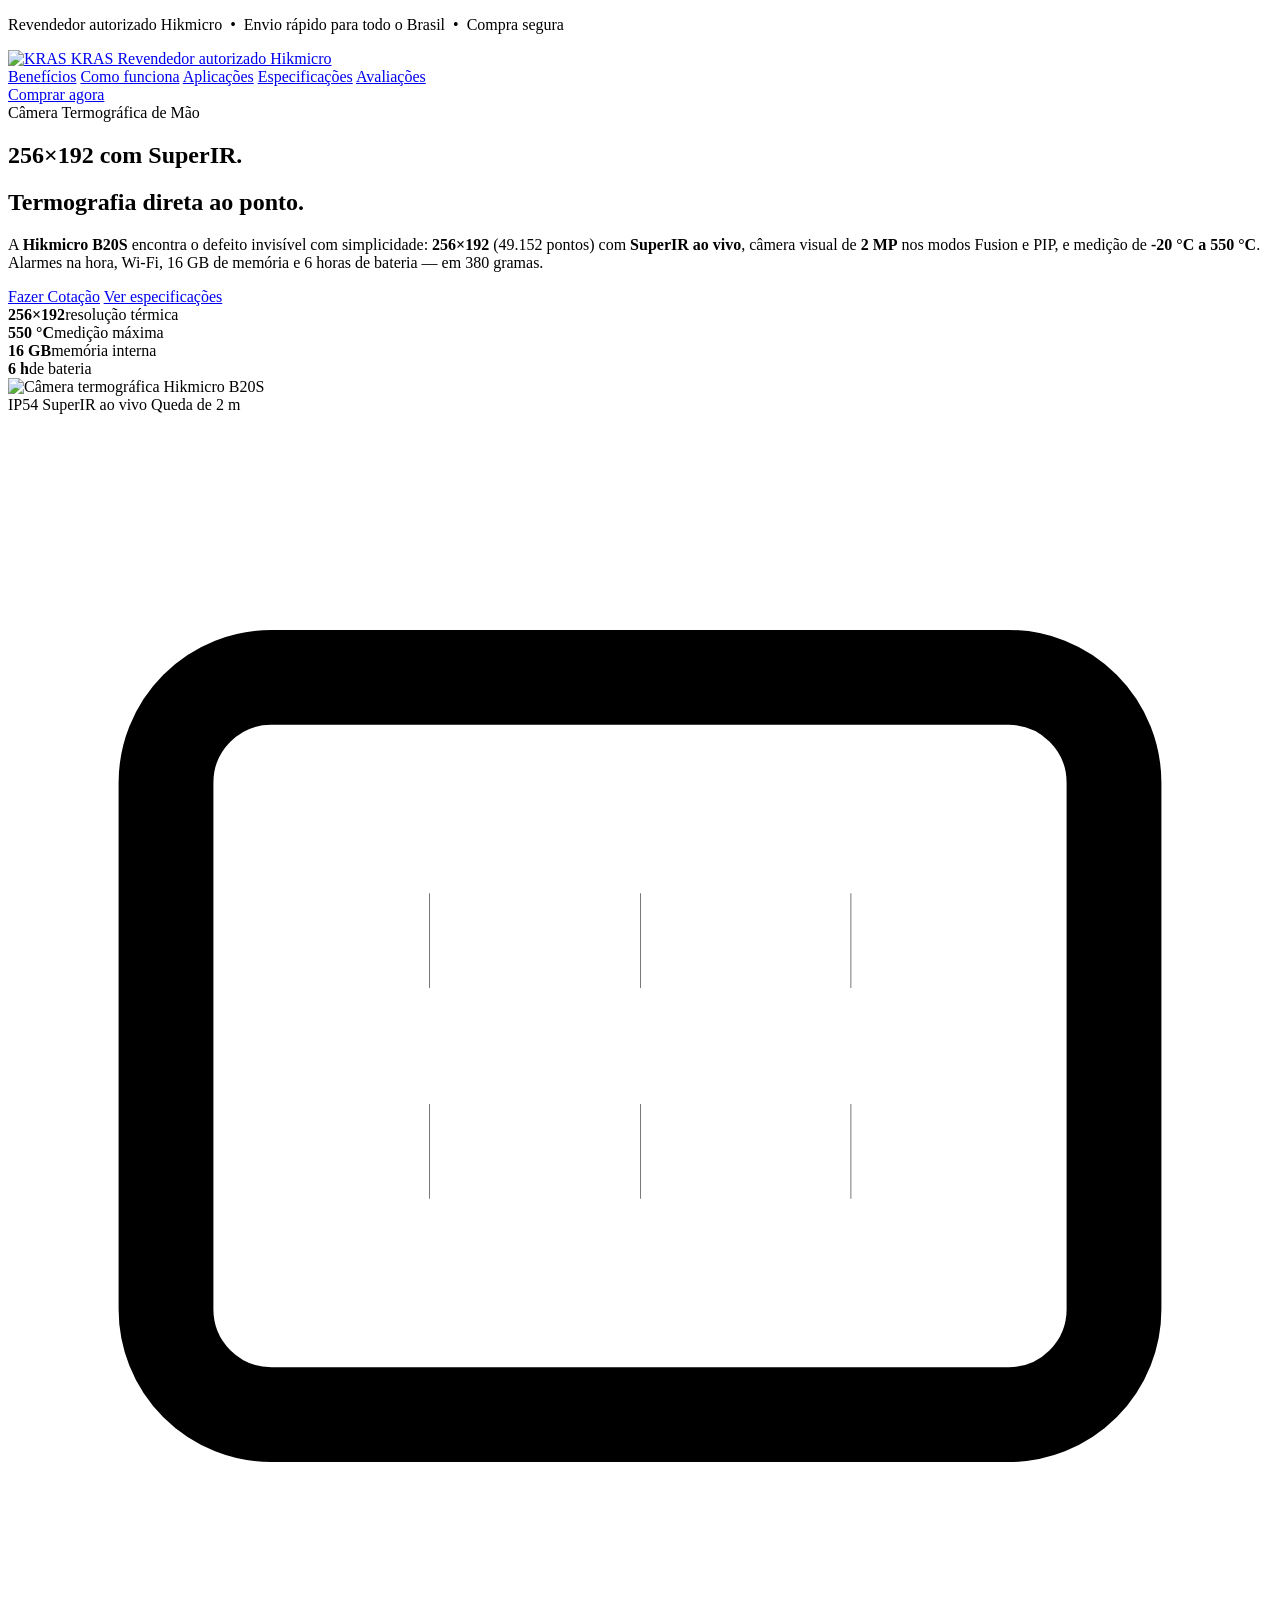
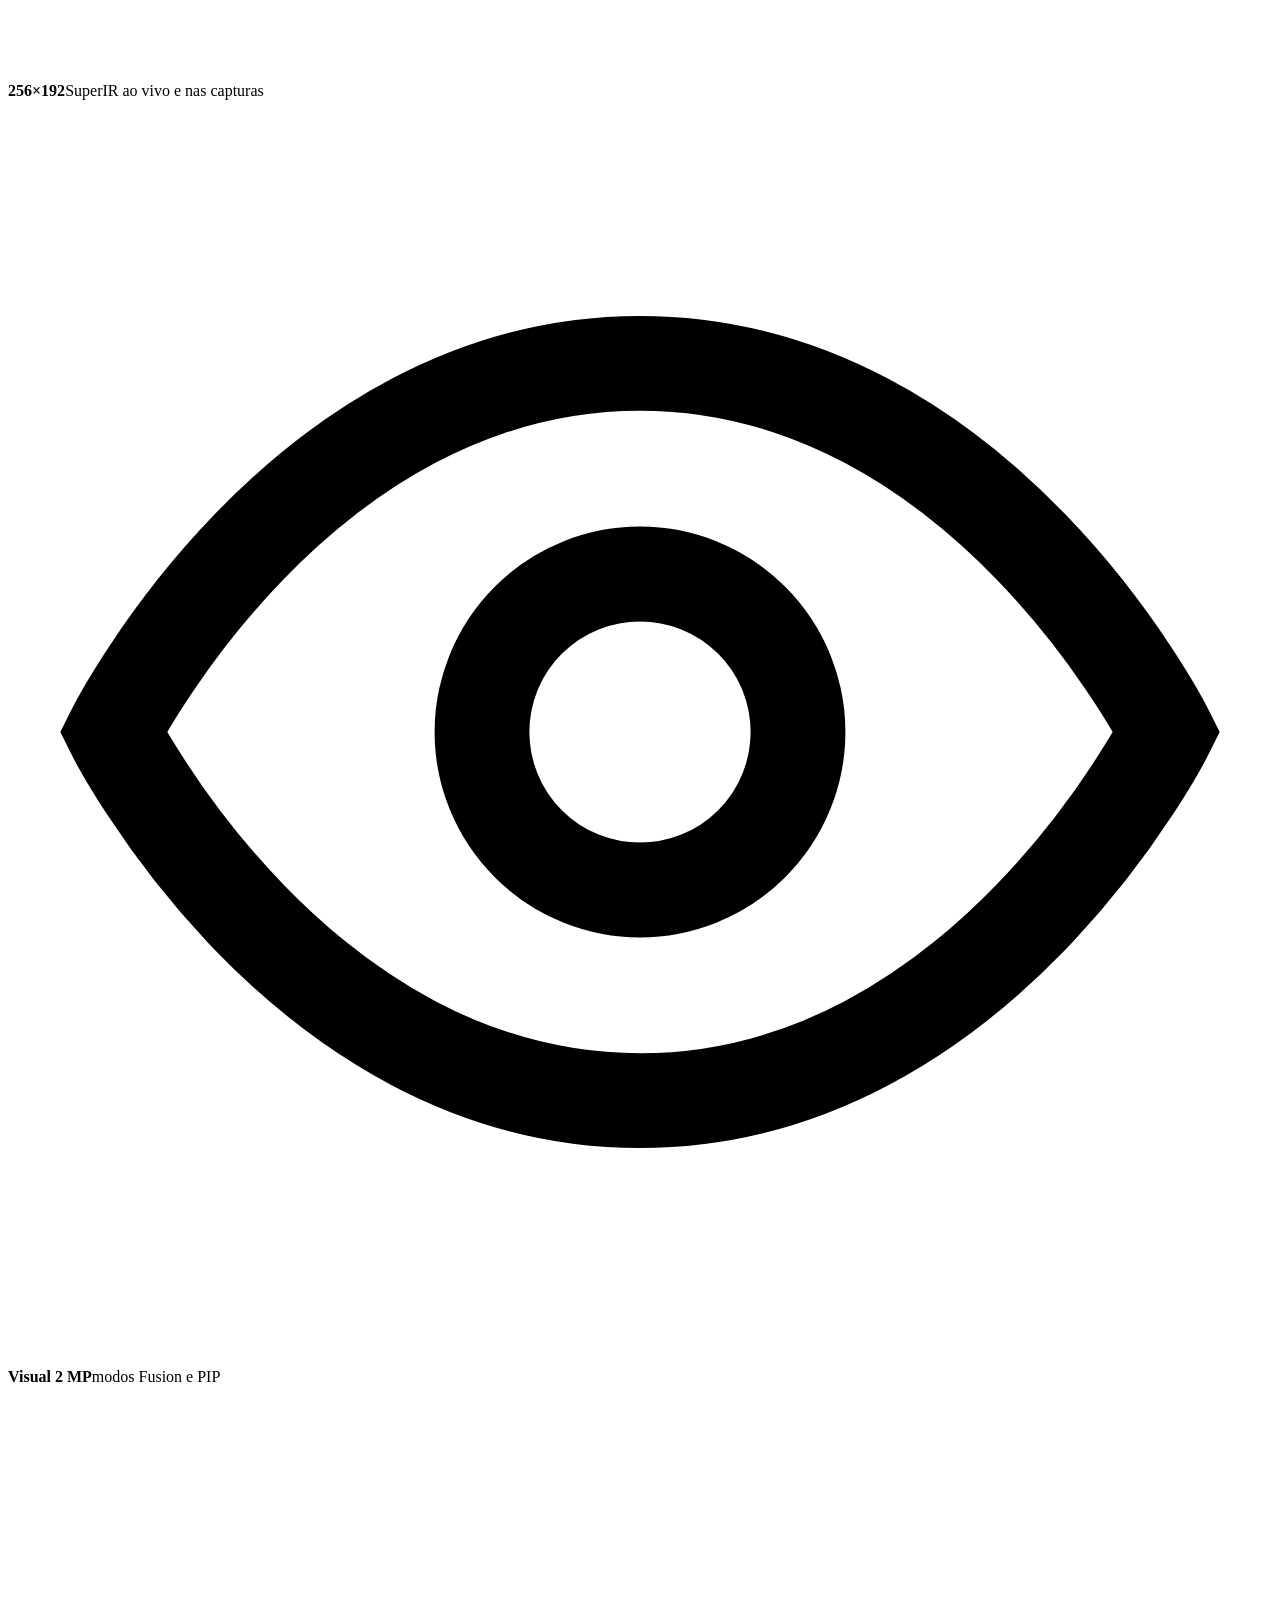
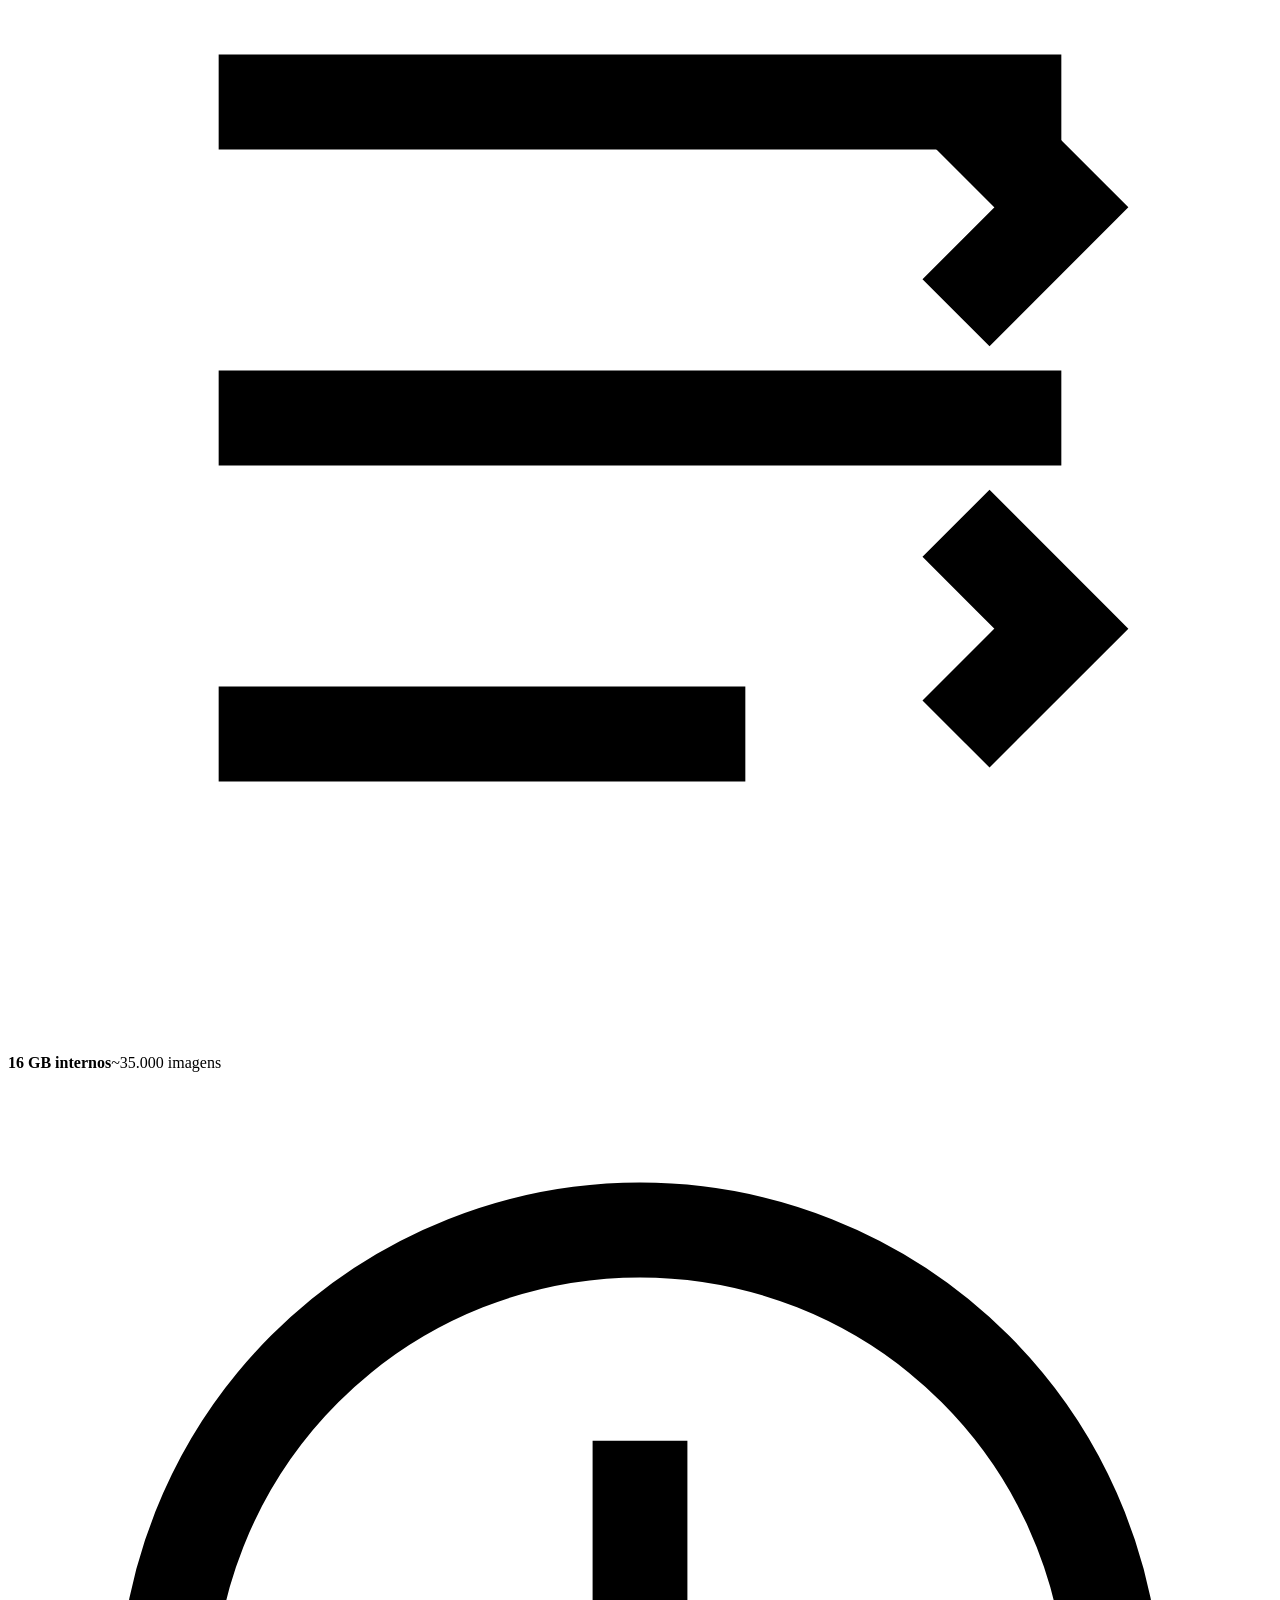
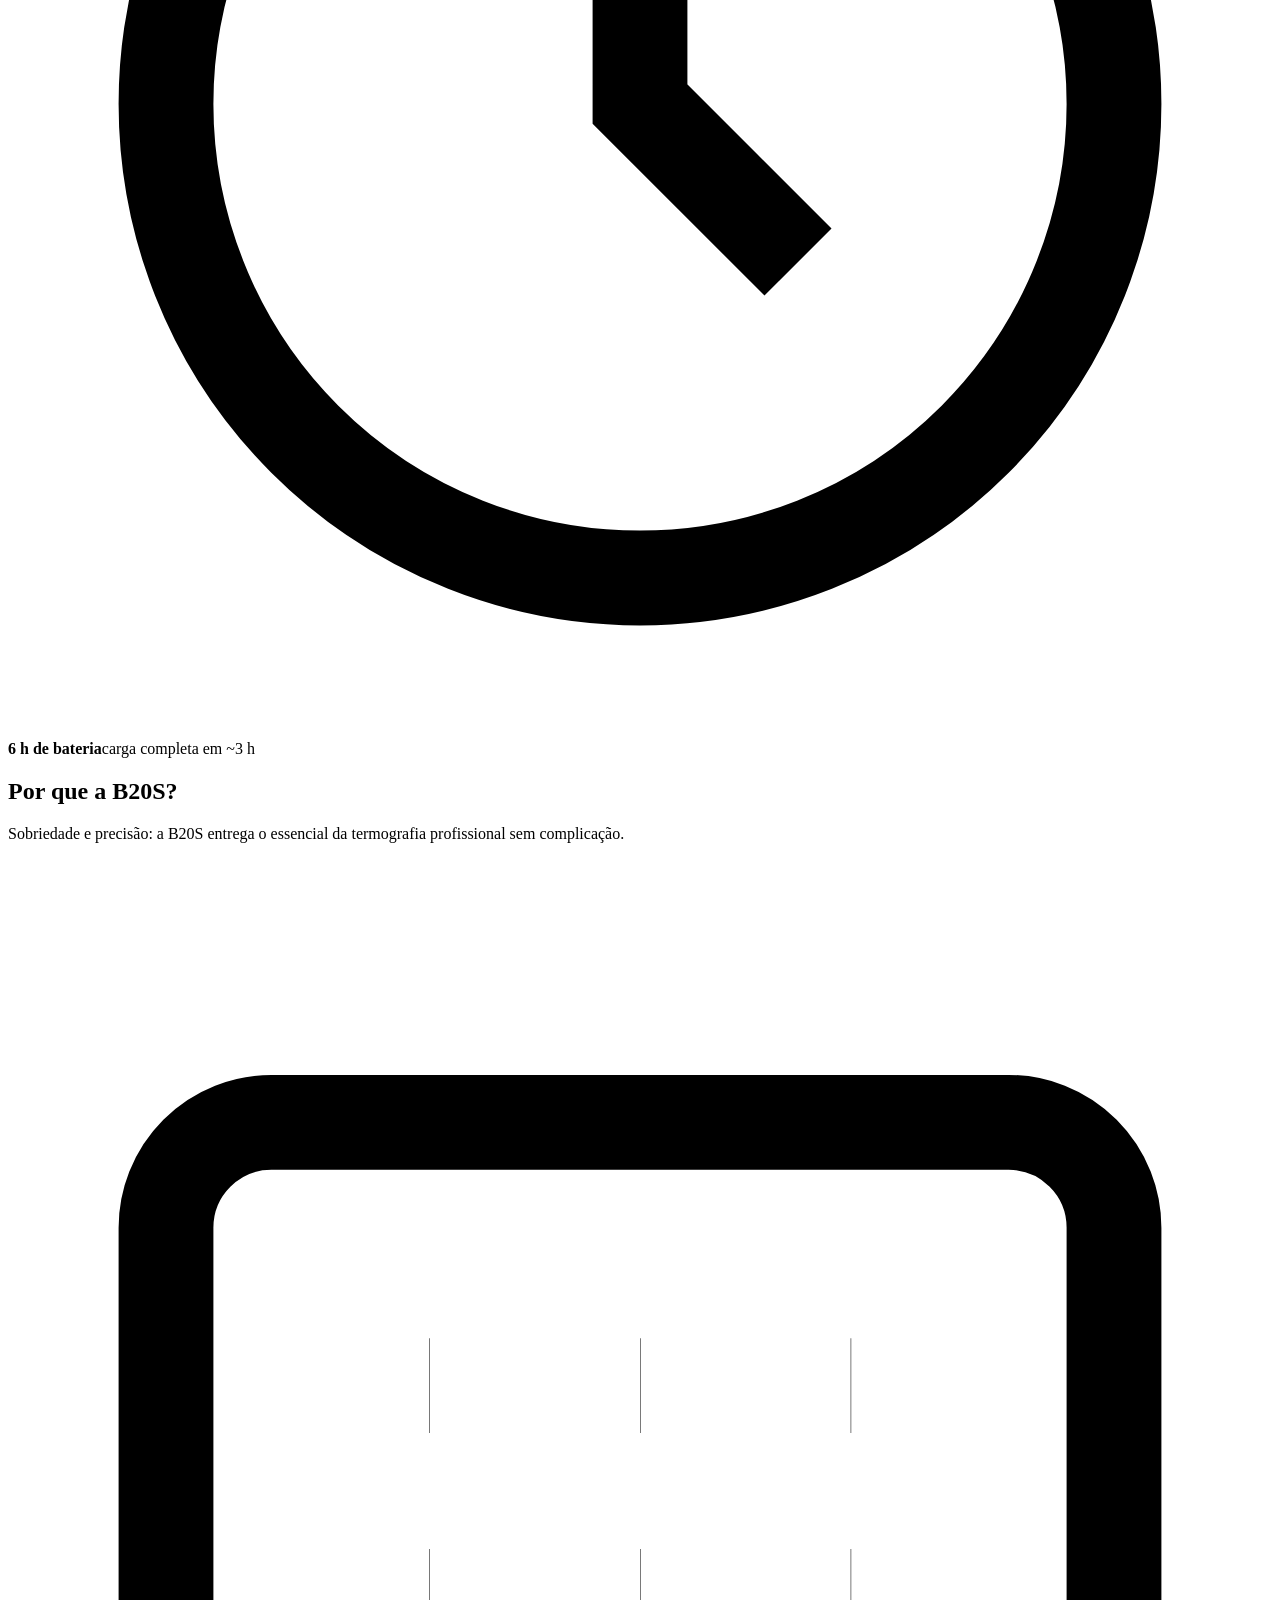
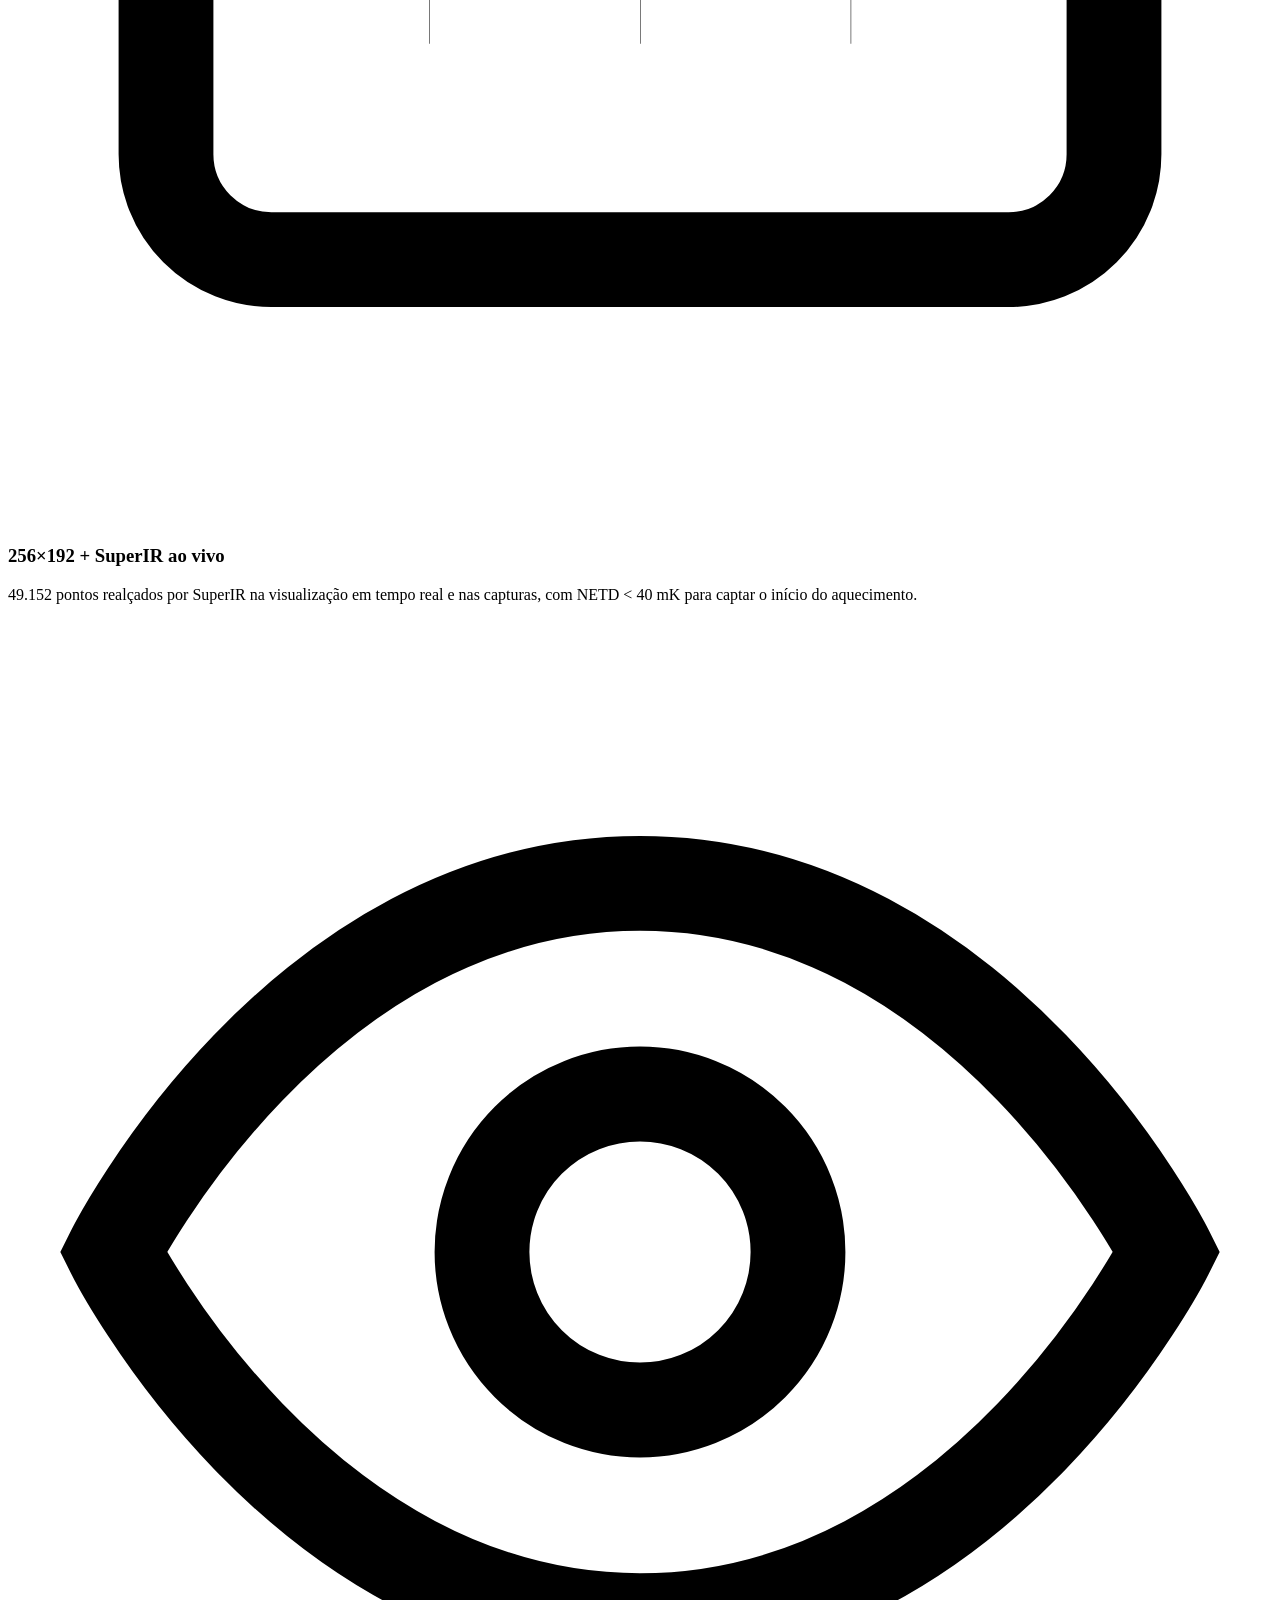
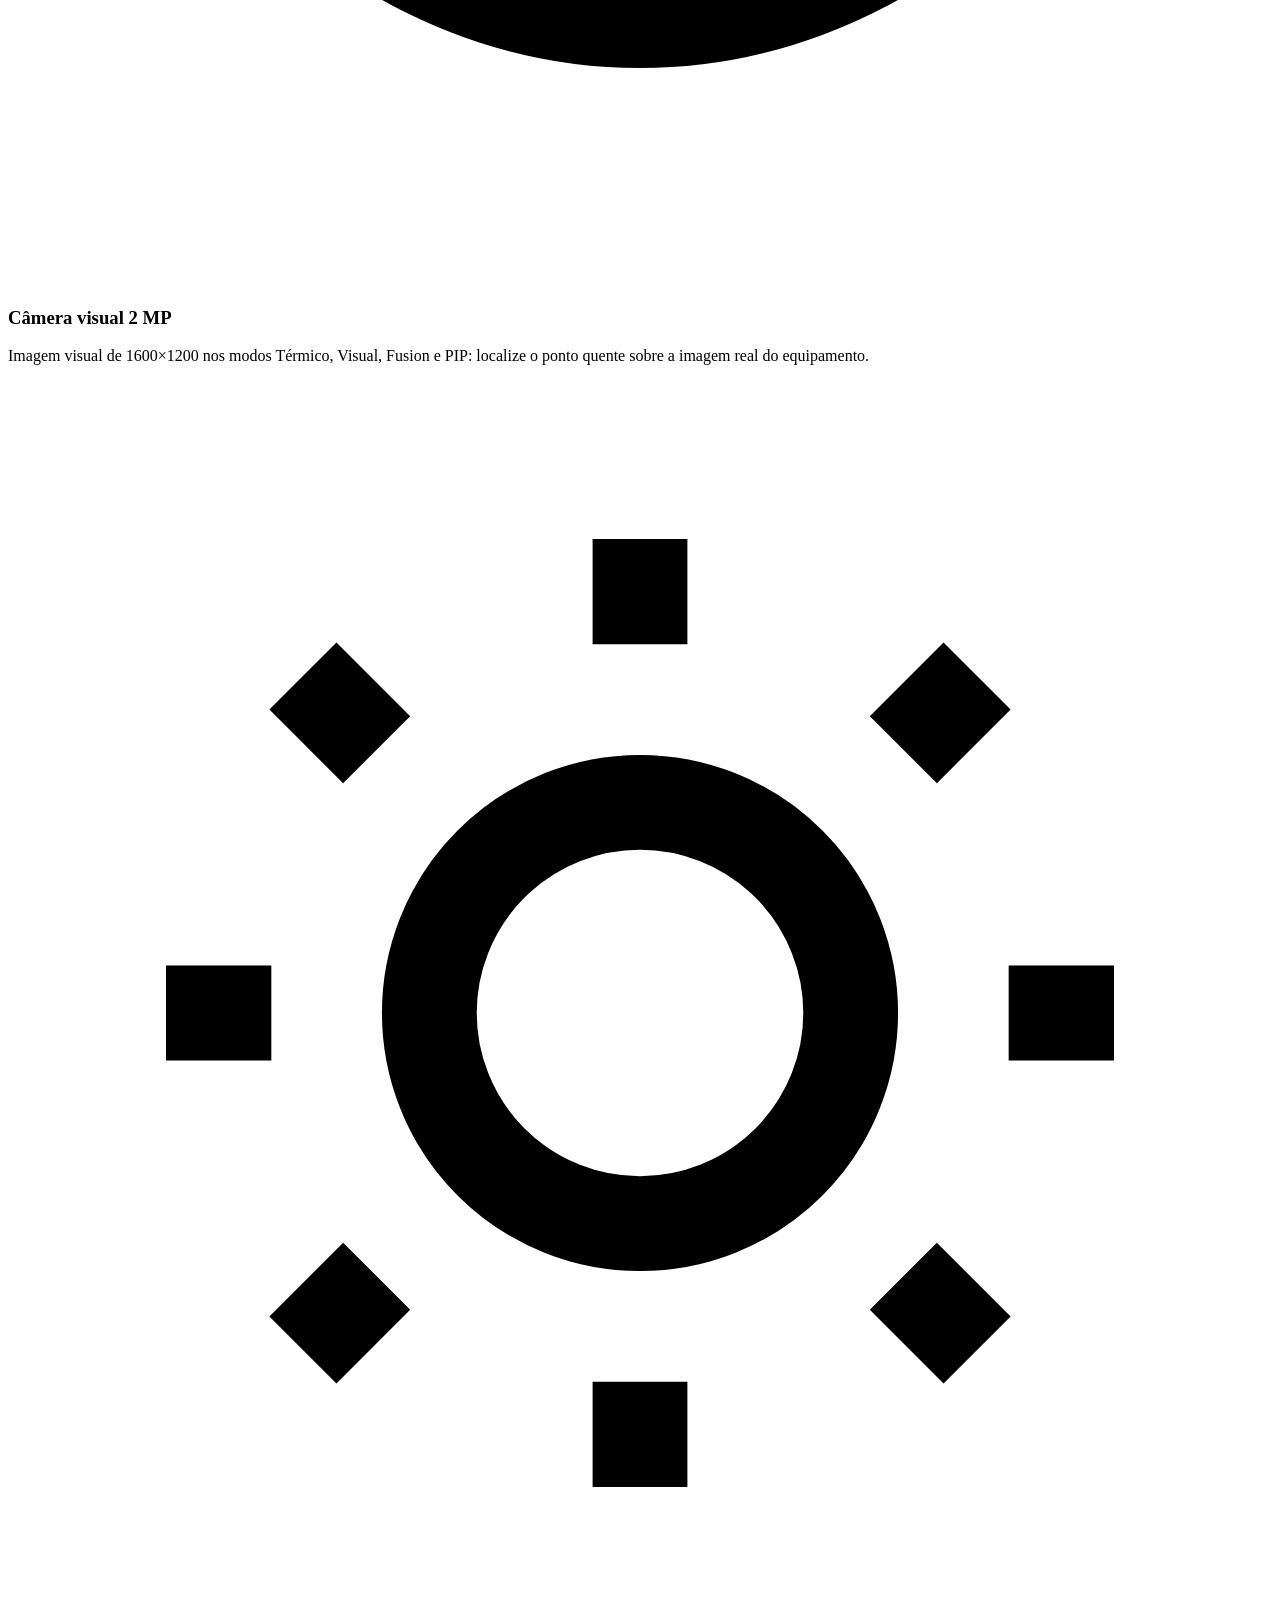
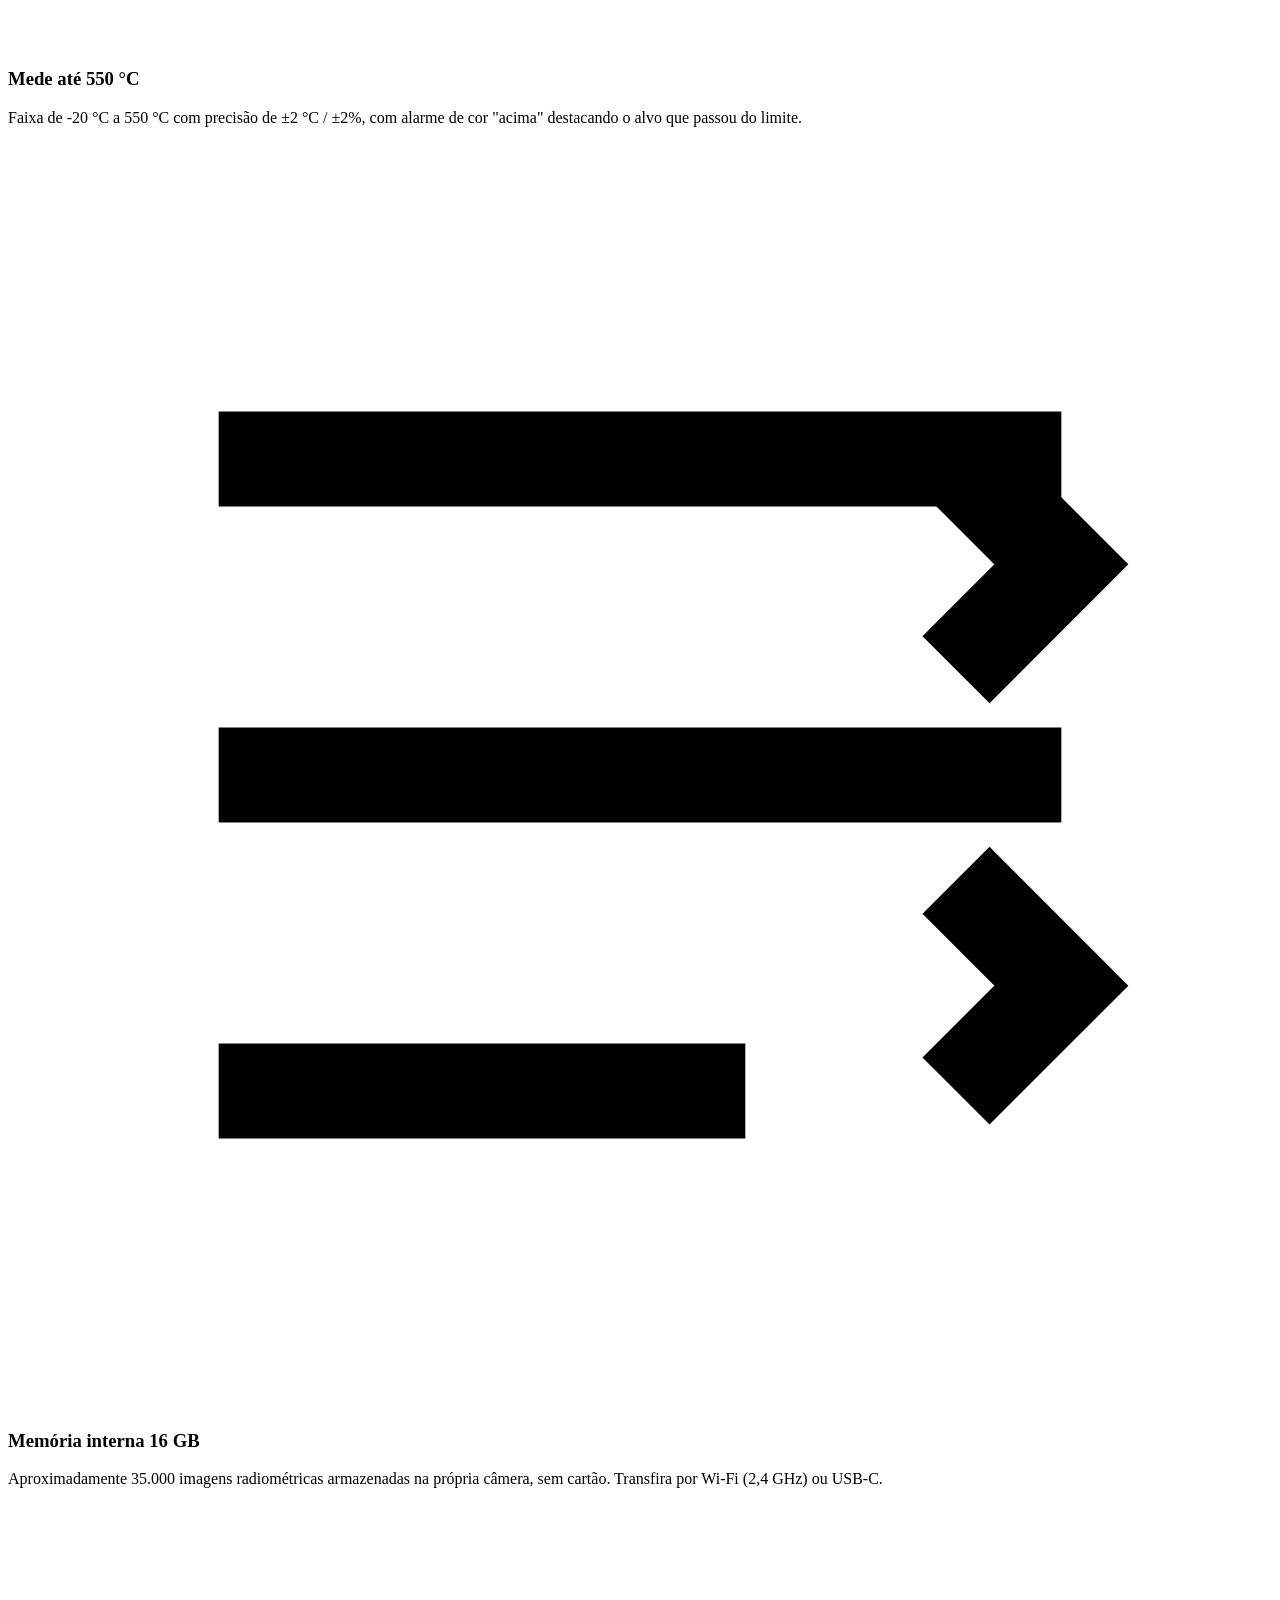
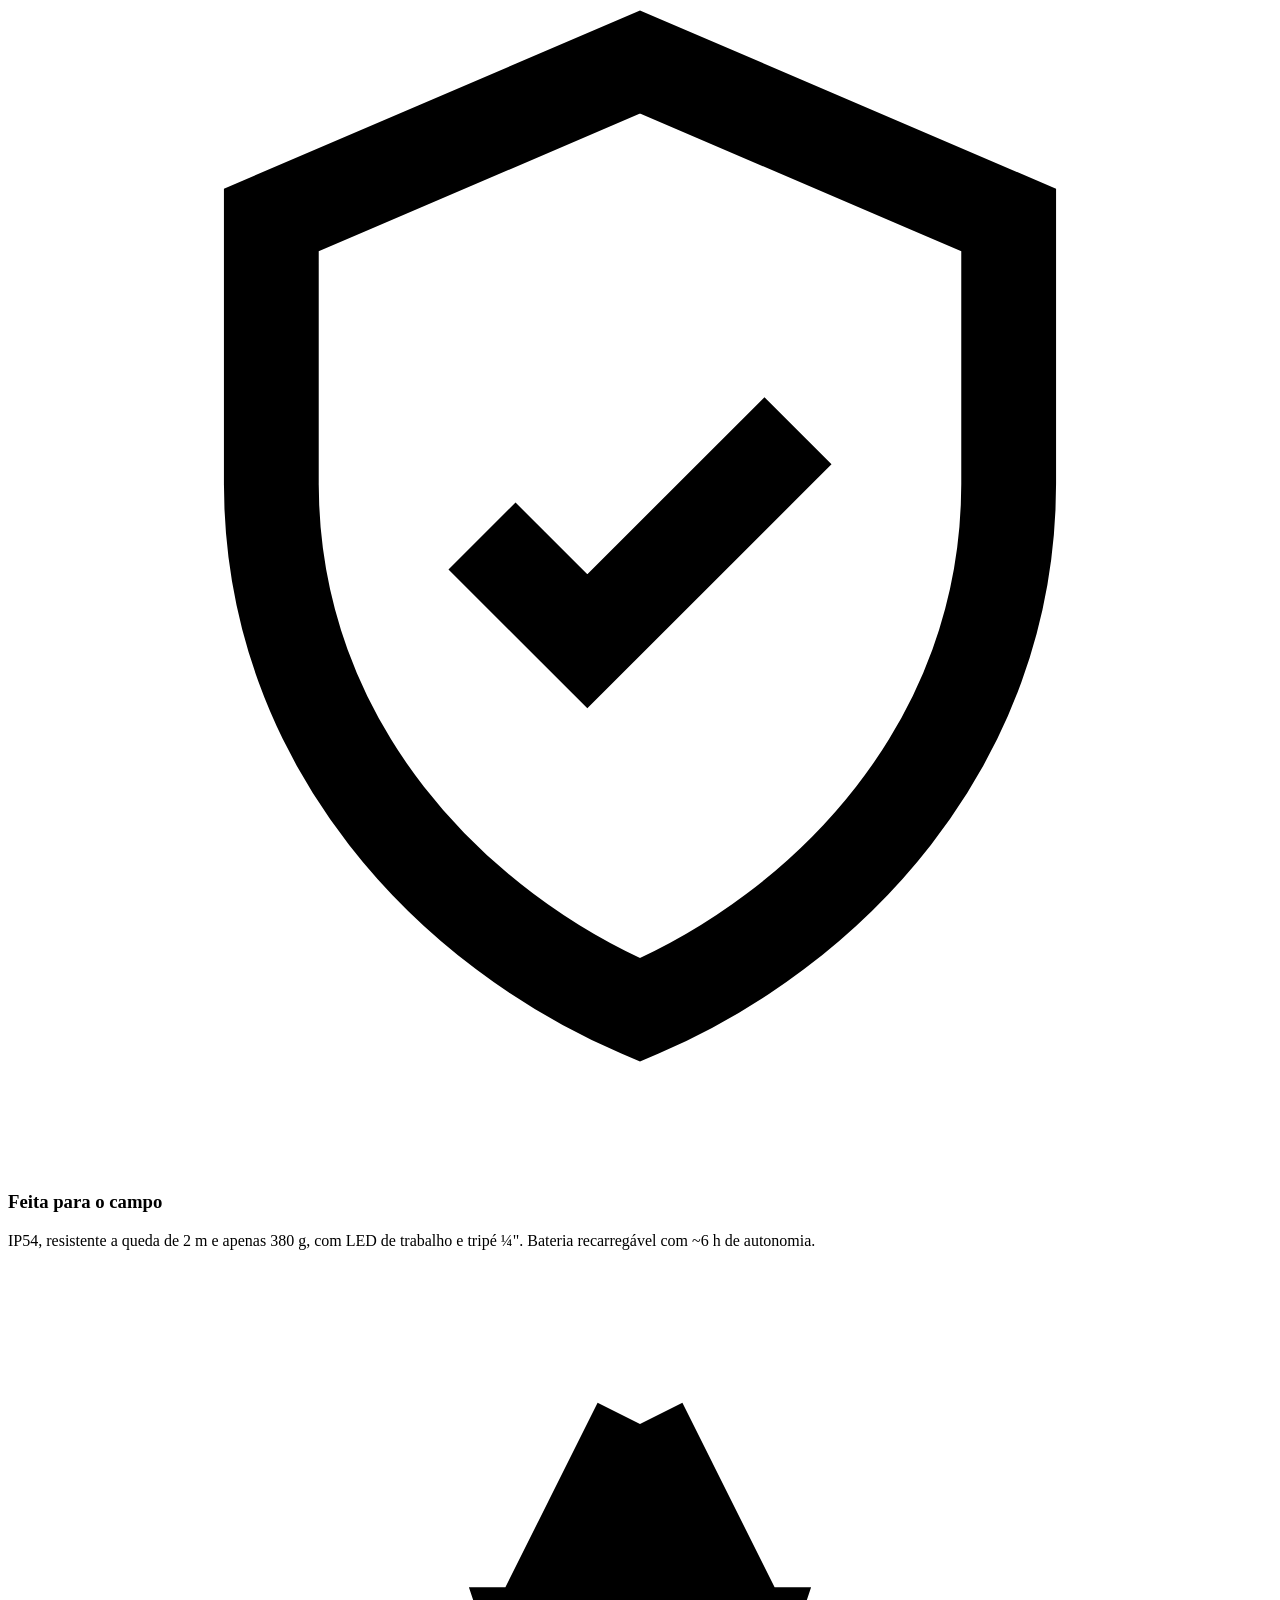
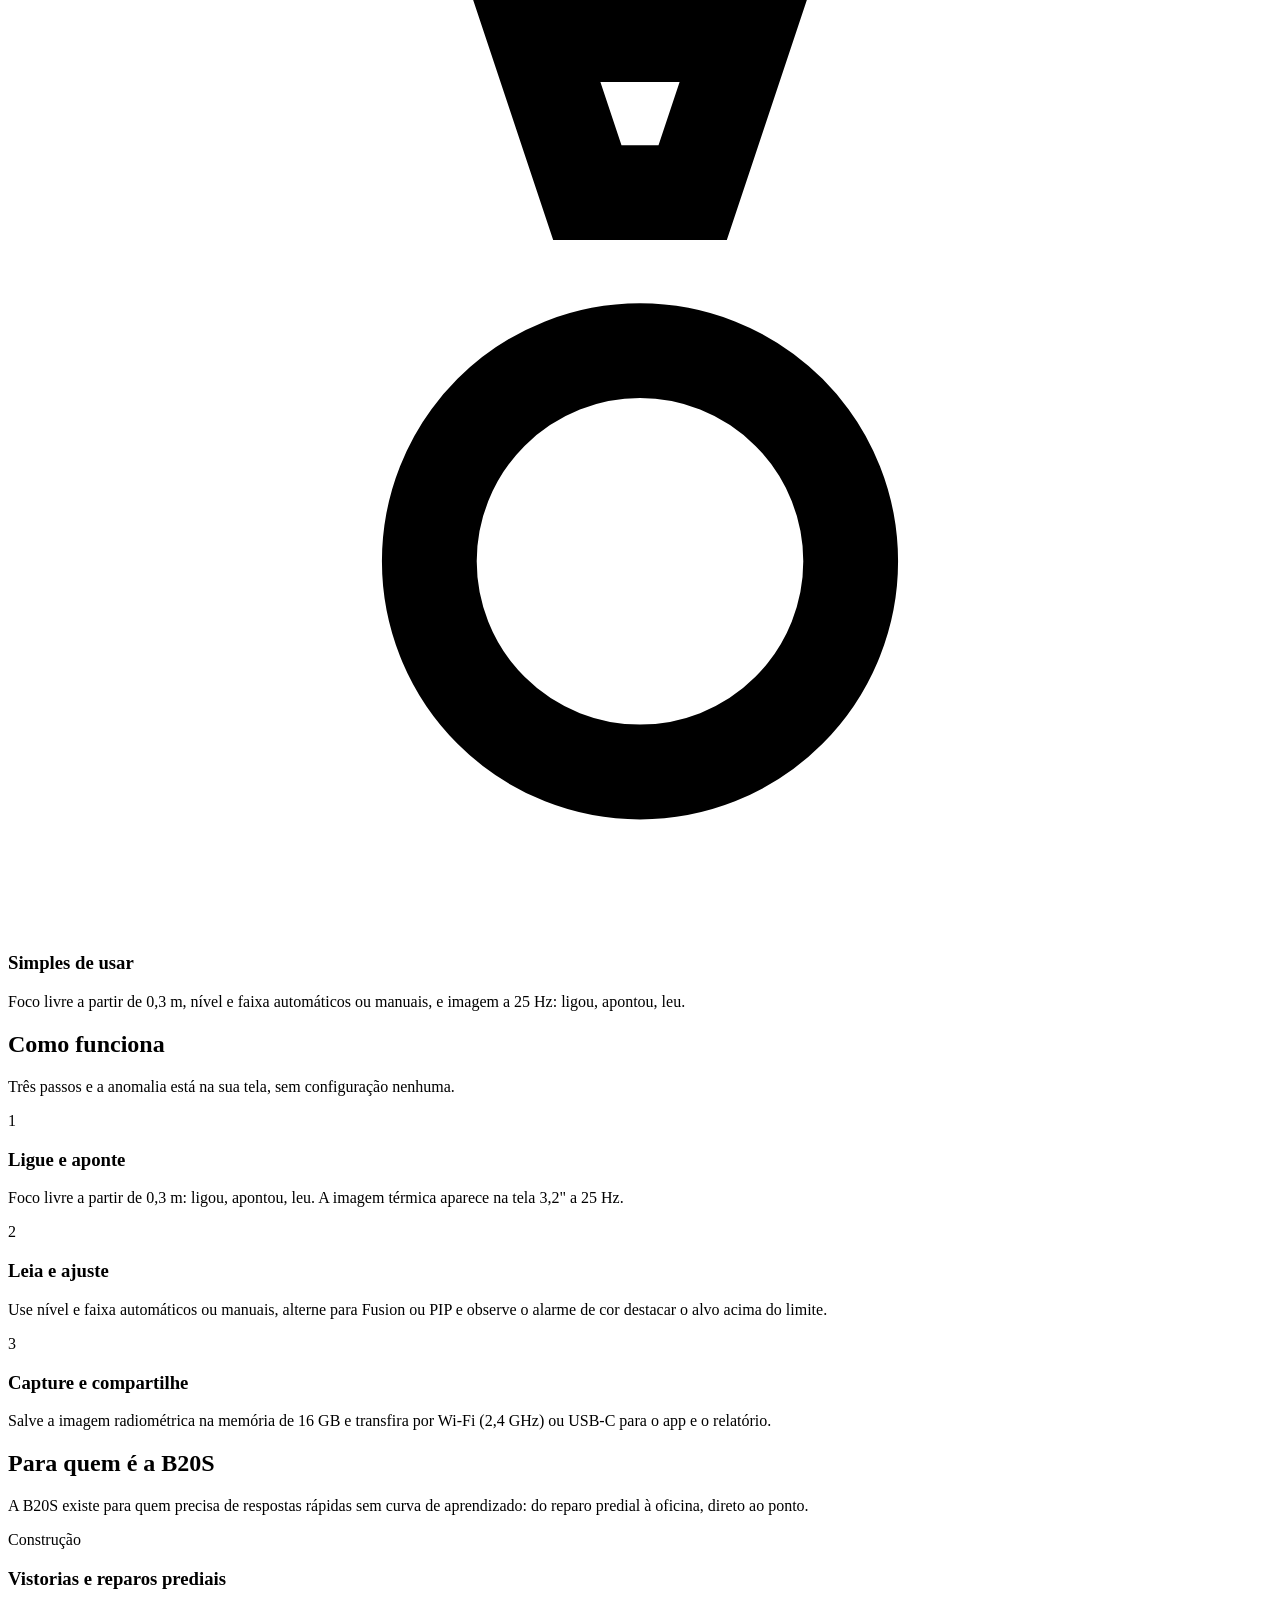
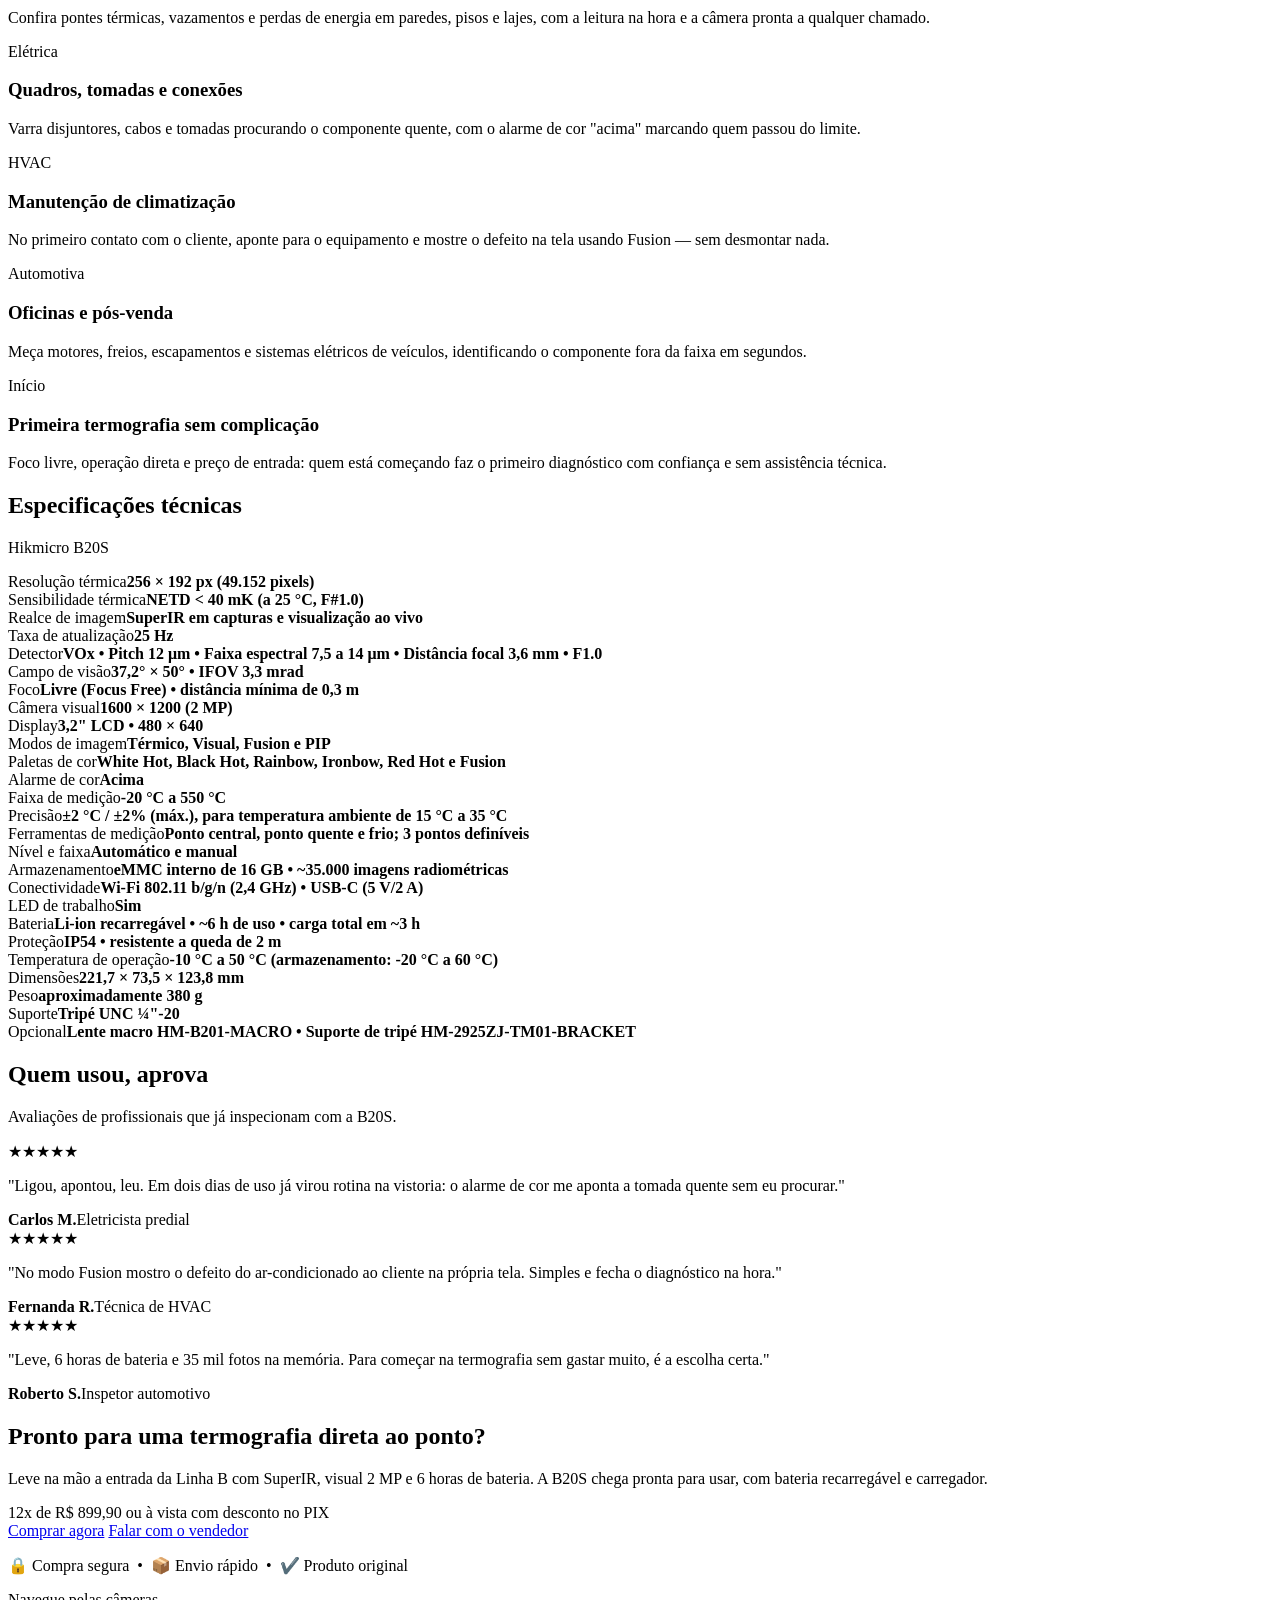
==== B20S/index.html @ 4b2b3f81 "Add files via upload" ====
<!DOCTYPE html>
<html lang="pt-BR">
<head>
  <meta charset="UTF-8">
  <meta name="viewport" content="width=device-width, initial-scale=1.0">
  <title>Hikmicro B20S | Câmera Termográfica | KRAS</title>
  <link rel="stylesheet" href="style.css">
</head>
<body>

  <!-- Barra de anúncio superior -->
  <div class="topbar">
    <p>Revendedor autorizado Hikmicro &nbsp;•&nbsp; Envio rápido para todo o Brasil &nbsp;•&nbsp; Compra segura</p>
  </div>

  <!-- Navegação -->
  <header class="nav">
    <div class="nav-inner">
      <a href="#" class="logo">
        <img src="logo-kras.png" alt="KRAS" class="logo-img">
        <span class="logo-text">KRAS <span class="logo-sub">Revendedor autorizado Hikmicro</span></span>
      </a>
      <nav class="nav-links">
        <a href="#beneficios">Benefícios</a>
        <a href="#como-funciona">Como funciona</a>
        <a href="#aplicacoes">Aplicações</a>
        <a href="#especificacoes">Especificações</a>
        <a href="#depoimentos">Avaliações</a>
      </nav>
      <a href="#comprar" class="btn btn-primary btn-nav">Comprar agora</a>
    </div>
  </header>

  <!-- HERO -->
  <section class="hero">
    <div class="hero-inner">
      <div class="hero-content">
        <span class="badge-soft">Câmera Termográfica de Mão</span>
        <h1>256×192 com SuperIR.</h1>
        <h1>Termografia direta ao ponto.</h1>
        <p class="hero-sub">
          A <strong>Hikmicro B20S</strong> encontra o defeito invisível com simplicidade:
          <strong>256×192</strong> (49.152 pontos) com <strong>SuperIR ao vivo</strong>,
          câmera visual de <strong>2 MP</strong> nos modos Fusion e PIP, e medição de
          <strong>-20 °C a 550 °C</strong>. Alarmes na hora, Wi-Fi, 16 GB de memória
          e 6 horas de bateria — em 380 gramas.
        </p>
        <div class="hero-cta">
          <a href="#comprar" class="btn btn-primary btn-lg">Fazer Cotação</a>
          <a href="#especificacoes" class="btn btn-outline btn-lg">Ver especificações</a>
        </div>
        <div class="hero-stats">
          <div class="stat"><strong>256×192</strong><span>resolução térmica</span></div>
          <div class="stat"><strong>550 °C</strong><span>medição máxima</span></div>
          <div class="stat"><strong>16 GB</strong><span>memória interna</span></div>
          <div class="stat"><strong>6 h</strong><span>de bateria</span></div>
        </div>
      </div>

      <div class="hero-visual">
        <!-- Foto do produto na mesma pasta: b20s.png -->
        <img src="b20s.png" alt="Câmera termográfica Hikmicro B20S" class="hero-img">
        <div class="hero-tags">
          <span class="tag">IP54</span>
          <span class="tag">SuperIR ao vivo</span>
          <span class="tag">Queda de 2 m</span>
        </div>
      </div>
    </div>
  </section>

  <!-- Faixa de benefícios principais -->
  <section class="strip">
    <div class="strip-inner">
      <div class="strip-item">
        <svg viewBox="0 0 24 24" fill="none" stroke="currentColor" stroke-width="1.8"><rect x="3" y="5" width="18" height="14" rx="2"/><path d="M8 10h.01M12 10h.01M16 10h.01M8 14h.01M12 14h.01M16 14h.01"/></svg>
        <div><strong>256×192</strong><span>SuperIR ao vivo e nas capturas</span></div>
      </div>
      <div class="strip-item">
        <svg viewBox="0 0 24 24" fill="none" stroke="currentColor" stroke-width="1.8"><path d="M2 12s3.5-7 10-7 10 7 10 7-3.5 7-10 7-10-7-10-7z"/><circle cx="12" cy="12" r="3"/></svg>
        <div><strong>Visual 2 MP</strong><span>modos Fusion e PIP</span></div>
      </div>
      <div class="strip-item">
        <svg viewBox="0 0 24 24" fill="none" stroke="currentColor" stroke-width="1.8"><path d="M4 6h16M4 12h16M4 18h10"/><path d="M18 14l2 2-2 2M18 10l2-2-2-2"/></svg>
        <div><strong>16 GB internos</strong><span>~35.000 imagens</span></div>
      </div>
      <div class="strip-item">
        <svg viewBox="0 0 24 24" fill="none" stroke="currentColor" stroke-width="1.8"><circle cx="12" cy="12" r="9"/><path d="M12 7v5l3 3"/></svg>
        <div><strong>6 h de bateria</strong><span>carga completa em ~3 h</span></div>
      </div>
    </div>
  </section>

  <!-- BENEFÍCIOS -->
  <section class="section" id="beneficios">
    <div class="container">
      <h2 class="section-title">Por que a B20S?</h2>
      <p class="section-sub">Sobriedade e precisão: a B20S entrega o essencial da termografia profissional sem complicação.</p>
      <div class="grid grid-3">
        <article class="card">
          <div class="card-icon"><svg viewBox="0 0 24 24" fill="none" stroke="currentColor" stroke-width="1.8"><rect x="3" y="5" width="18" height="14" rx="2"/><path d="M8 10h.01M12 10h.01M16 10h.01M8 14h.01M12 14h.01M16 14h.01"/></svg></div>
          <h3>256×192 + SuperIR ao vivo</h3>
          <p>49.152 pontos realçados por SuperIR na visualização em tempo real e nas capturas, com NETD &lt; 40 mK para captar o início do aquecimento.</p>
        </article>
        <article class="card">
          <div class="card-icon"><svg viewBox="0 0 24 24" fill="none" stroke="currentColor" stroke-width="1.8"><path d="M2 12s3.5-7 10-7 10 7 10 7-3.5 7-10 7-10-7-10-7z"/><circle cx="12" cy="12" r="3"/></svg></div>
          <h3>Câmera visual 2 MP</h3>
          <p>Imagem visual de 1600×1200 nos modos Térmico, Visual, Fusion e PIP: localize o ponto quente sobre a imagem real do equipamento.</p>
        </article>
        <article class="card">
          <div class="card-icon"><svg viewBox="0 0 24 24" fill="none" stroke="currentColor" stroke-width="1.8"><path d="M12 3v2M12 19v2M3 12h2M19 12h2M5.6 5.6l1.4 1.4M17 17l1.4 1.4M18.4 5.6L17 7M7 17l-1.4 1.4"/><circle cx="12" cy="12" r="4"/></svg></div>
          <h3>Mede até 550 °C</h3>
          <p>Faixa de -20 °C a 550 °C com precisão de ±2 °C / ±2%, com alarme de cor "acima" destacando o alvo que passou do limite.</p>
        </article>
        <article class="card">
          <div class="card-icon"><svg viewBox="0 0 24 24" fill="none" stroke="currentColor" stroke-width="1.8"><path d="M4 6h16M4 12h16M4 18h10"/><path d="M18 14l2 2-2 2M18 10l2-2-2-2"/></svg></div>
          <h3>Memória interna 16 GB</h3>
          <p>Aproximadamente 35.000 imagens radiométricas armazenadas na própria câmera, sem cartão. Transfira por Wi-Fi (2,4 GHz) ou USB-C.</p>
        </article>
        <article class="card">
          <div class="card-icon"><svg viewBox="0 0 24 24" fill="none" stroke="currentColor" stroke-width="1.8"><path d="M12 3l7 3v5c0 5-3.5 8.5-7 10-3.5-1.5-7-5-7-10V6l7-3z"/><path d="M9 12l2 2 4-4"/></svg></div>
          <h3>Feita para o campo</h3>
          <p>IP54, resistente a queda de 2 m e apenas 380 g, com LED de trabalho e tripé ¼". Bateria recarregável com ~6 h de autonomia.</p>
        </article>
        <article class="card">
          <div class="card-icon"><svg viewBox="0 0 24 24" fill="none" stroke="currentColor" stroke-width="1.8"><path d="M12 3l2 4M12 3l-2 4M12 3v4M10 7h4l-1 3h-2l-1-3z"/><circle cx="12" cy="17" r="4"/></svg></div>
          <h3>Simples de usar</h3>
          <p>Foco livre a partir de 0,3 m, nível e faixa automáticos ou manuais, e imagem a 25 Hz: ligou, apontou, leu.</p>
        </article>
      </div>
    </div>
  </section>

  <!-- COMO FUNCIONA -->
  <section class="section section-alt" id="como-funciona">
    <div class="container">
      <h2 class="section-title">Como funciona</h2>
      <p class="section-sub">Três passos e a anomalia está na sua tela, sem configuração nenhuma.</p>
      <div class="steps">
        <div class="step">
          <span class="step-num">1</span>
          <h3>Ligue e aponte</h3>
          <p>Foco livre a partir de 0,3 m: ligou, apontou, leu. A imagem térmica aparece na tela 3,2" a 25 Hz.</p>
        </div>
        <div class="step">
          <span class="step-num">2</span>
          <h3>Leia e ajuste</h3>
          <p>Use nível e faixa automáticos ou manuais, alterne para Fusion ou PIP e observe o alarme de cor destacar o alvo acima do limite.</p>
        </div>
        <div class="step">
          <span class="step-num">3</span>
          <h3>Capture e compartilhe</h3>
          <p>Salve a imagem radiométrica na memória de 16 GB e transfira por Wi-Fi (2,4 GHz) ou USB-C para o app e o relatório.</p>
        </div>
      </div>
    </div>
  </section>

  <!-- APLICAÇÕES -->
  <section class="section" id="aplicacoes">
    <div class="container">
      <h2 class="section-title">Para quem é a B20S</h2>
      <p class="section-sub">A B20S existe para quem precisa de respostas rápidas sem curva de aprendizado: do reparo predial à oficina, direto ao ponto.</p>
      <div class="grid grid-apps">
        <article class="app-card">
          <span class="app-tag">Construção</span>
          <h3>Vistorias e reparos prediais</h3>
          <p>Confira pontes térmicas, vazamentos e perdas de energia em paredes, pisos e lajes, com a leitura na hora e a câmera pronta a qualquer chamado.</p>
        </article>
        <article class="app-card">
          <span class="app-tag">Elétrica</span>
          <h3>Quadros, tomadas e conexões</h3>
          <p>Varra disjuntores, cabos e tomadas procurando o componente quente, com o alarme de cor "acima" marcando quem passou do limite.</p>
        </article>
        <article class="app-card">
          <span class="app-tag">HVAC</span>
          <h3>Manutenção de climatização</h3>
          <p>No primeiro contato com o cliente, aponte para o equipamento e mostre o defeito na tela usando Fusion — sem desmontar nada.</p>
        </article>
        <article class="app-card">
          <span class="app-tag">Automotiva</span>
          <h3>Oficinas e pós-venda</h3>
          <p>Meça motores, freios, escapamentos e sistemas elétricos de veículos, identificando o componente fora da faixa em segundos.</p>
        </article>
        <article class="app-card">
          <span class="app-tag">Início</span>
          <h3>Primeira termografia sem complicação</h3>
          <p>Foco livre, operação direta e preço de entrada: quem está começando faz o primeiro diagnóstico com confiança e sem assistência técnica.</p>
        </article>
      </div>
    </div>
  </section>

  <!-- ESPECIFICAÇÕES -->
  <section class="section section-alt" id="especificacoes">
    <div class="container container-narrow">
      <h2 class="section-title">Especificações técnicas</h2>
      <p class="section-sub">Hikmicro B20S</p>
      <div class="spec-table">
        <div class="spec-row"><span>Resolução térmica</span><strong>256 × 192 px (49.152 pixels)</strong></div>
        <div class="spec-row"><span>Sensibilidade térmica</span><strong>NETD &lt; 40 mK (a 25 °C, F#1.0)</strong></div>
        <div class="spec-row"><span>Realce de imagem</span><strong>SuperIR em capturas e visualização ao vivo</strong></div>
        <div class="spec-row"><span>Taxa de atualização</span><strong>25 Hz</strong></div>
        <div class="spec-row"><span>Detector</span><strong>VOx • Pitch 12 μm • Faixa espectral 7,5 a 14 μm • Distância focal 3,6 mm • F1.0</strong></div>
        <div class="spec-row"><span>Campo de visão</span><strong>37,2° × 50° • IFOV 3,3 mrad</strong></div>
        <div class="spec-row"><span>Foco</span><strong>Livre (Focus Free) • distância mínima de 0,3 m</strong></div>
        <div class="spec-row"><span>Câmera visual</span><strong>1600 × 1200 (2 MP)</strong></div>
        <div class="spec-row"><span>Display</span><strong>3,2" LCD • 480 × 640</strong></div>
        <div class="spec-row"><span>Modos de imagem</span><strong>Térmico, Visual, Fusion e PIP</strong></div>
        <div class="spec-row"><span>Paletas de cor</span><strong>White Hot, Black Hot, Rainbow, Ironbow, Red Hot e Fusion</strong></div>
        <div class="spec-row"><span>Alarme de cor</span><strong>Acima</strong></div>
        <div class="spec-row"><span>Faixa de medição</span><strong>-20 °C a 550 °C</strong></div>
        <div class="spec-row"><span>Precisão</span><strong>±2 °C / ±2% (máx.), para temperatura ambiente de 15 °C a 35 °C</strong></div>
        <div class="spec-row"><span>Ferramentas de medição</span><strong>Ponto central, ponto quente e frio; 3 pontos definíveis</strong></div>
        <div class="spec-row"><span>Nível e faixa</span><strong>Automático e manual</strong></div>
        <div class="spec-row"><span>Armazenamento</span><strong>eMMC interno de 16 GB • ~35.000 imagens radiométricas</strong></div>
        <div class="spec-row"><span>Conectividade</span><strong>Wi-Fi 802.11 b/g/n (2,4 GHz) • USB-C (5 V/2 A)</strong></div>
        <div class="spec-row"><span>LED de trabalho</span><strong>Sim</strong></div>
        <div class="spec-row"><span>Bateria</span><strong>Li-ion recarregável • ~6 h de uso • carga total em ~3 h</strong></div>
        <div class="spec-row"><span>Proteção</span><strong>IP54 • resistente a queda de 2 m</strong></div>
        <div class="spec-row"><span>Temperatura de operação</span><strong>-10 °C a 50 °C (armazenamento: -20 °C a 60 °C)</strong></div>
        <div class="spec-row"><span>Dimensões</span><strong>221,7 × 73,5 × 123,8 mm</strong></div>
        <div class="spec-row"><span>Peso</span><strong>aproximadamente 380 g</strong></div>
        <div class="spec-row"><span>Suporte</span><strong>Tripé UNC ¼"-20</strong></div>
        <div class="spec-row"><span>Opcional</span><strong>Lente macro HM-B201-MACRO • Suporte de tripé HM-2925ZJ-TM01-BRACKET</strong></div>
      </div>
    </div>
  </section>

  <!-- DEPOIMENTOS (exemplos de placeholder, substitua pelos reais) -->
  <section class="section" id="depoimentos">
    <div class="container">
      <h2 class="section-title">Quem usou, aprova</h2>
      <p class="section-sub">Avaliações de profissionais que já inspecionam com a B20S.</p>
      <div class="grid grid-3">
        <article class="review">
          <div class="stars">★★★★★</div>
          <p>"Ligou, apontou, leu. Em dois dias de uso já virou rotina na vistoria: o alarme de cor me aponta a tomada quente sem eu procurar."</p>
          <footer><strong>Carlos M.</strong><span>Eletricista predial</span></footer>
        </article>
        <article class="review">
          <div class="stars">★★★★★</div>
          <p>"No modo Fusion mostro o defeito do ar-condicionado ao cliente na própria tela. Simples e fecha o diagnóstico na hora."</p>
          <footer><strong>Fernanda R.</strong><span>Técnica de HVAC</span></footer>
        </article>
        <article class="review">
          <div class="stars">★★★★★</div>
          <p>"Leve, 6 horas de bateria e 35 mil fotos na memória. Para começar na termografia sem gastar muito, é a escolha certa."</p>
          <footer><strong>Roberto S.</strong><span>Inspetor automotivo</span></footer>
        </article>
      </div>
    </div>
  </section>

  <!-- CTA FINAL -->
  <section class="cta" id="comprar">
    <div class="cta-inner">
      <h2>Pronto para uma termografia direta ao ponto?</h2>
      <p>Leve na mão a entrada da Linha B com SuperIR, visual 2 MP e 6 horas de bateria. A B20S chega pronta para usar, com bateria recarregável e carregador.</p>
      <!-- Preço de demonstração. Troque pelo valor real da sua oferta. -->
      <div class="price-box">
        <span class="price-label">12x de</span>
        <span class="price-value">R$ 899,90</span>
        <span class="price-note">ou à vista com desconto no PIX</span>
      </div>
      <div class="cta-actions">
        <a href="#" class="btn btn-primary btn-lg">Comprar agora</a>
        <a href="#" class="btn btn-outline btn-lg">Falar com o vendedor</a>
      </div>
      <p class="cta-selos">🔒 Compra segura &nbsp;•&nbsp; 📦 Envio rápido &nbsp;•&nbsp; ✔️ Produto original</p>
    </div>
  </section>

  <!-- Navegação entre câmeras (gerada automaticamente) -->
  <div class="page-changer" id="kras-navegacao"></div>

  <!-- Rodapé -->
  <footer class="footer">
    <div class="footer-inner">
      <div class="footer-brand">
        <img src="logo-kras.png" alt="KRAS" class="logo-img logo-img-sm">
        <span>KRAS <span>Engenharia</span></span>
      </div>
      <p>Revendedor autorizado de câmeras termográficas Hikmicro. Imagens meramente ilustrativas, especificações sujeitas a alteração pelo fabricante.</p>
    </div>
  </footer>

  <script src="../navegacao/navegacao.js"></script>
</body>
</html>
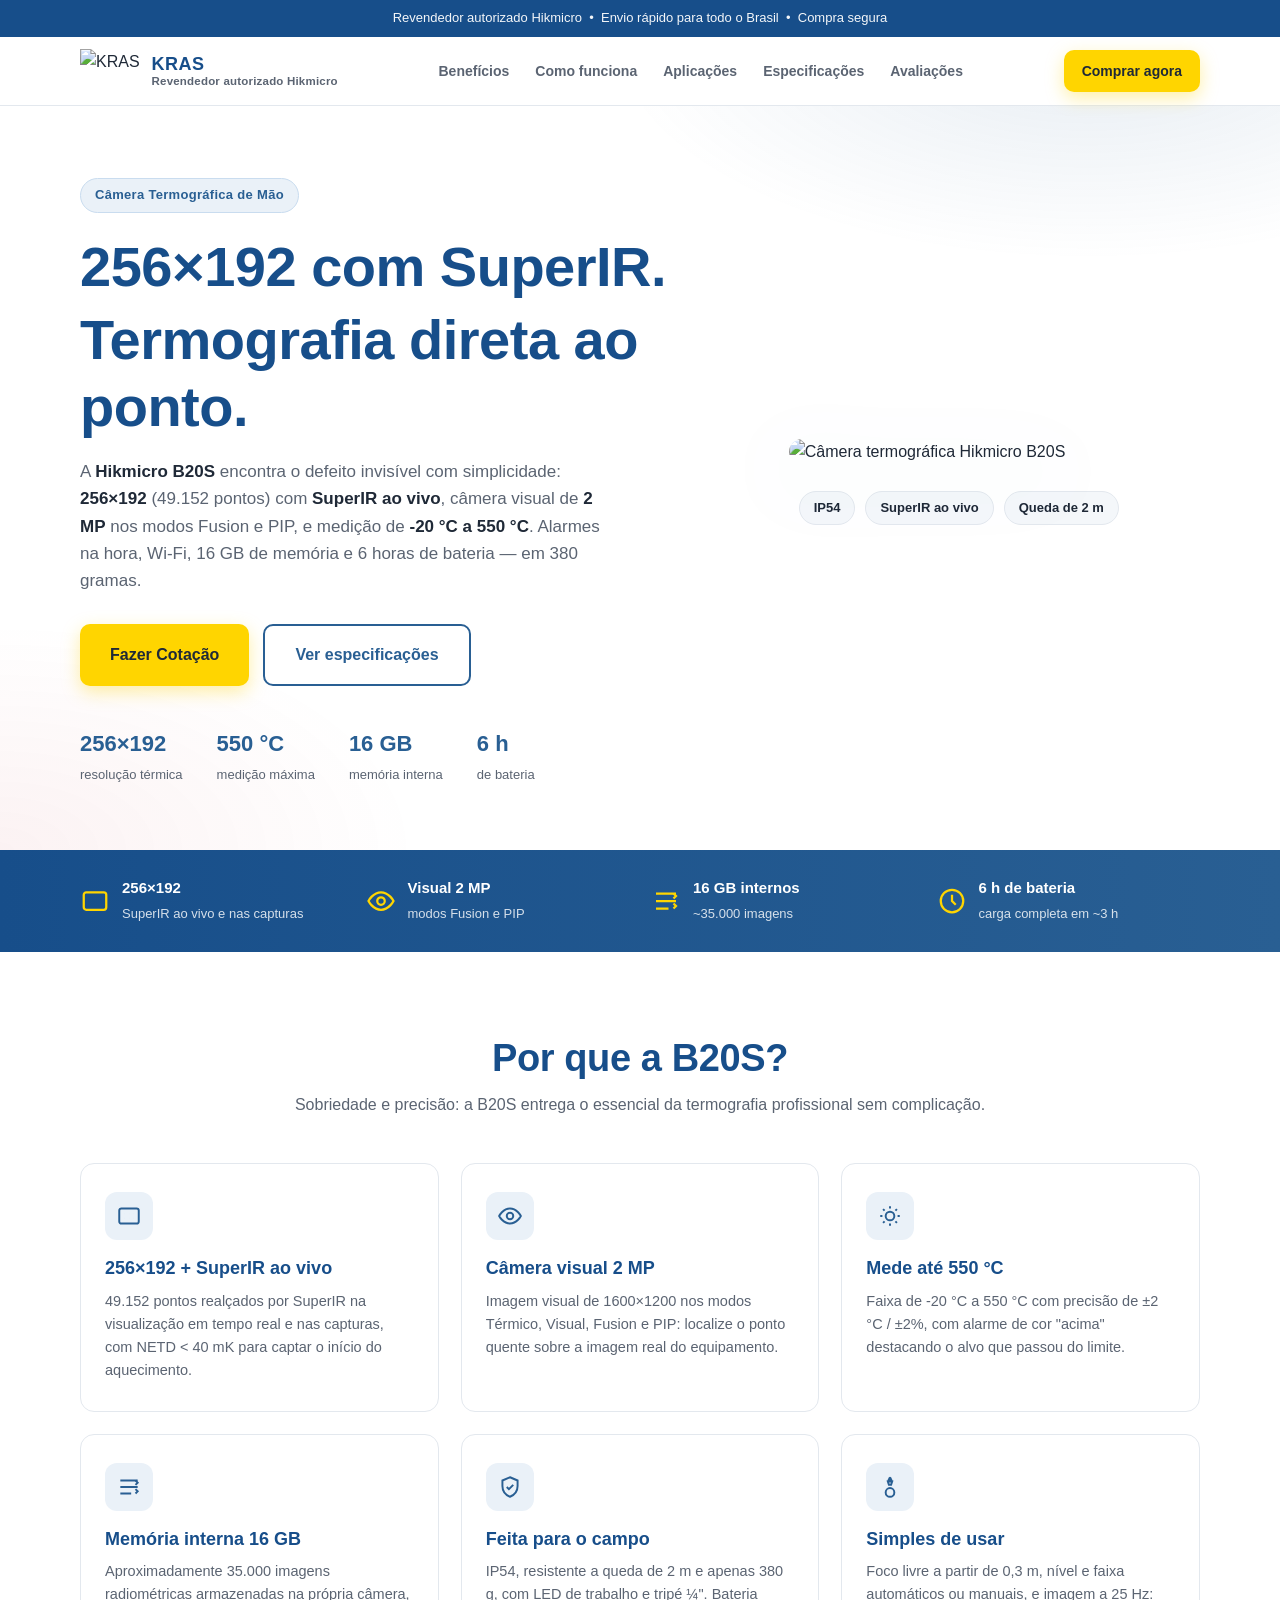
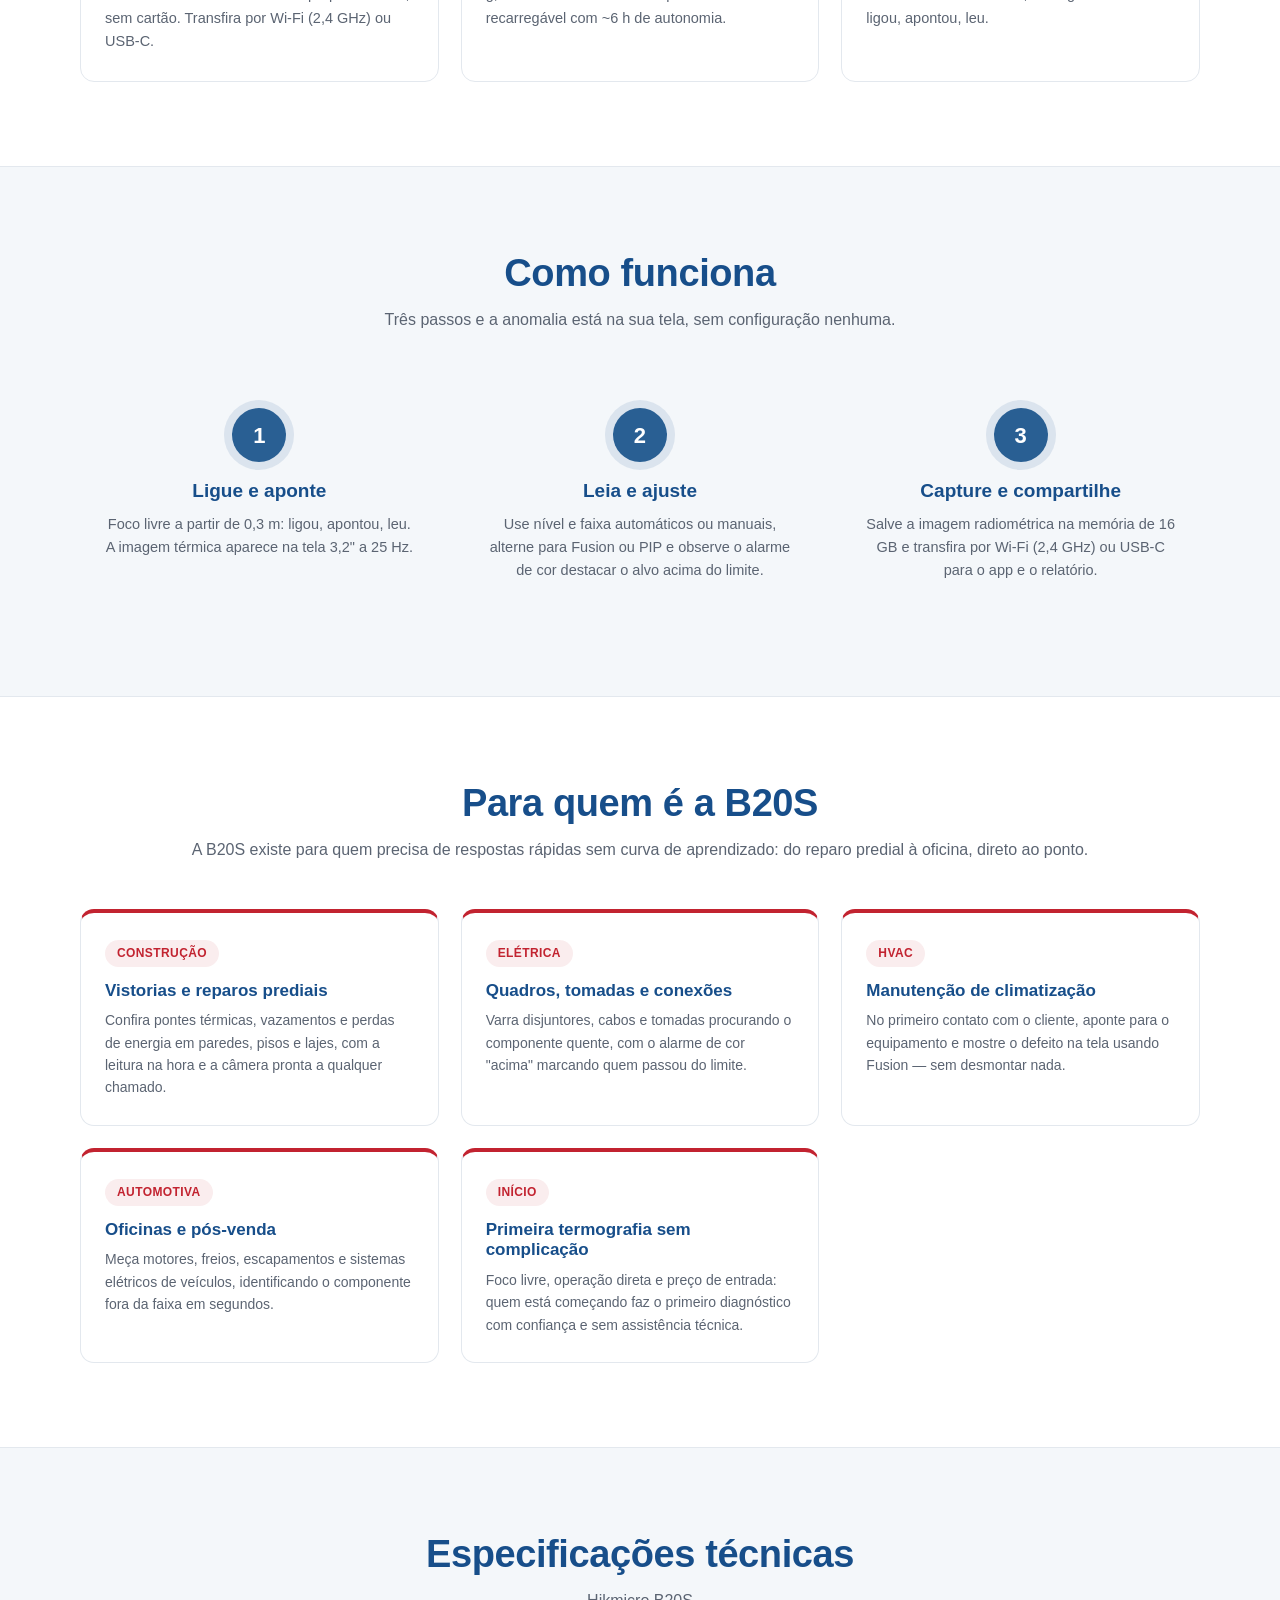
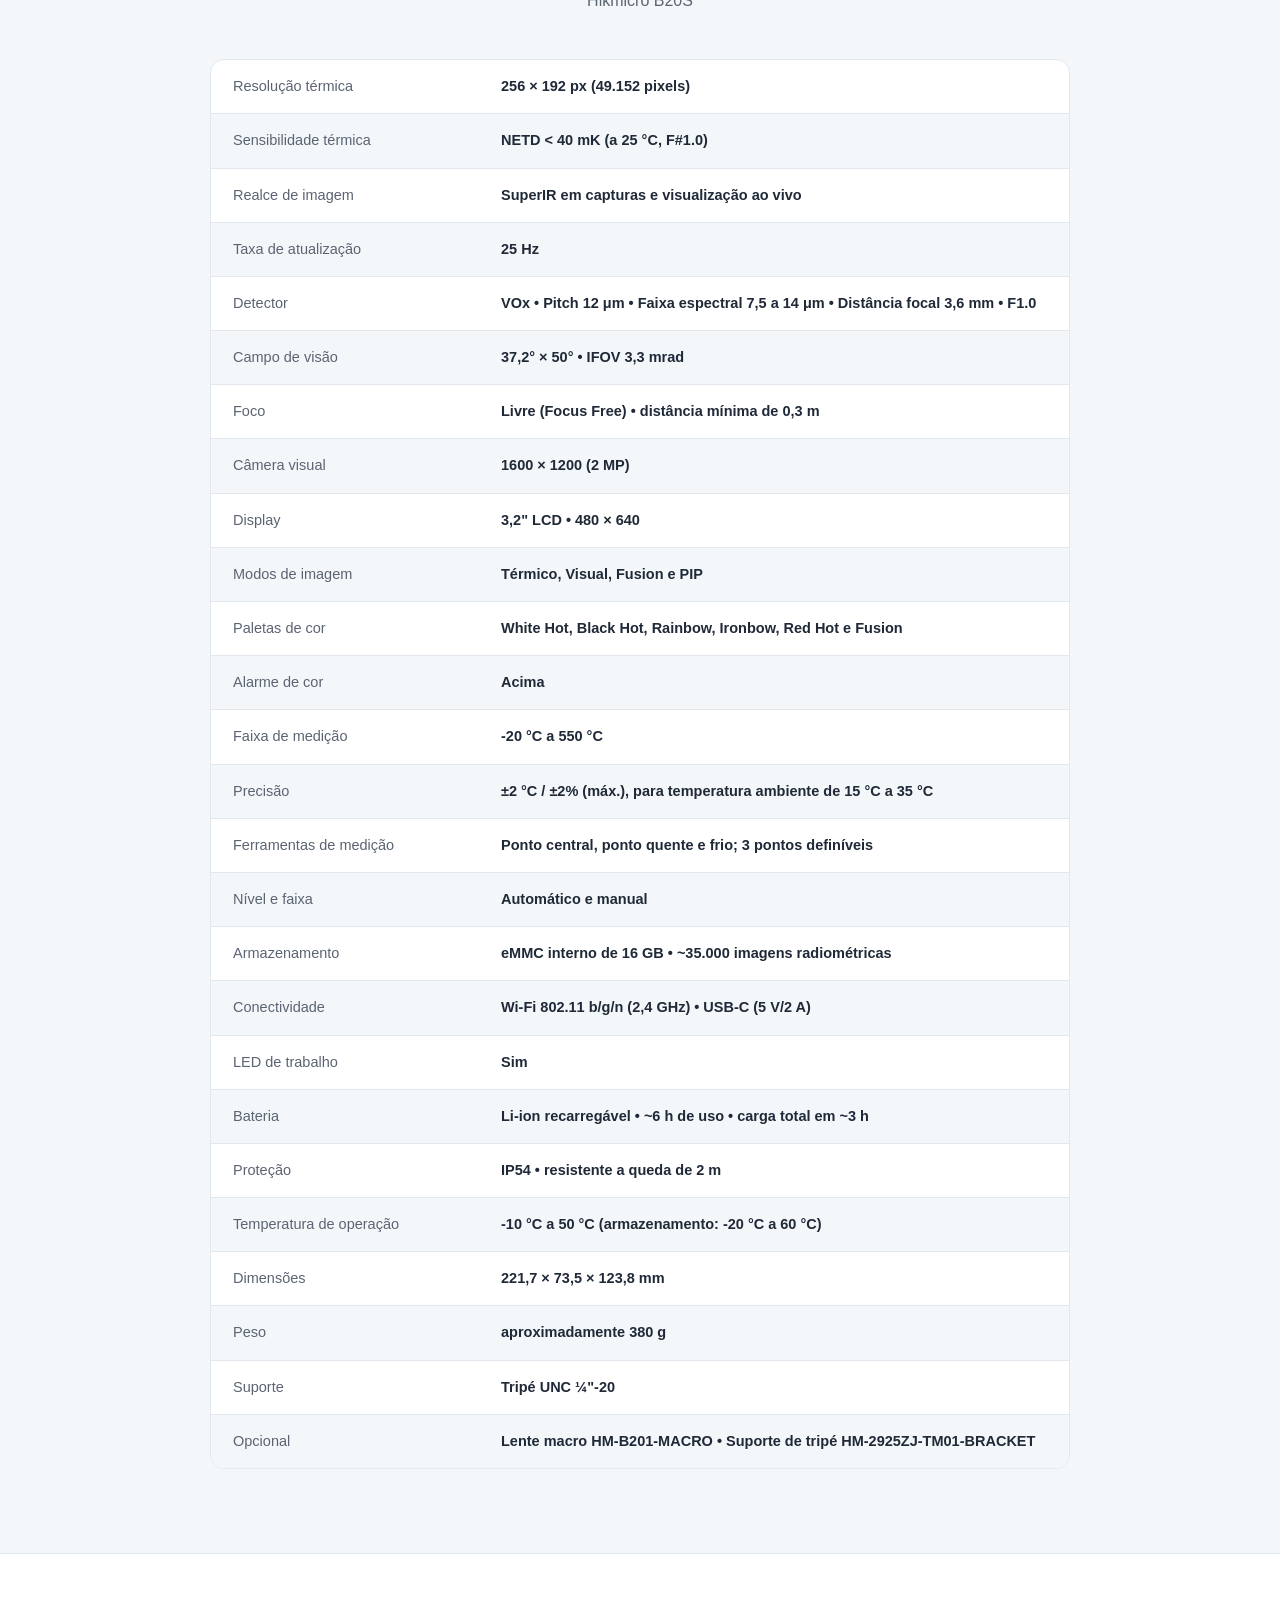
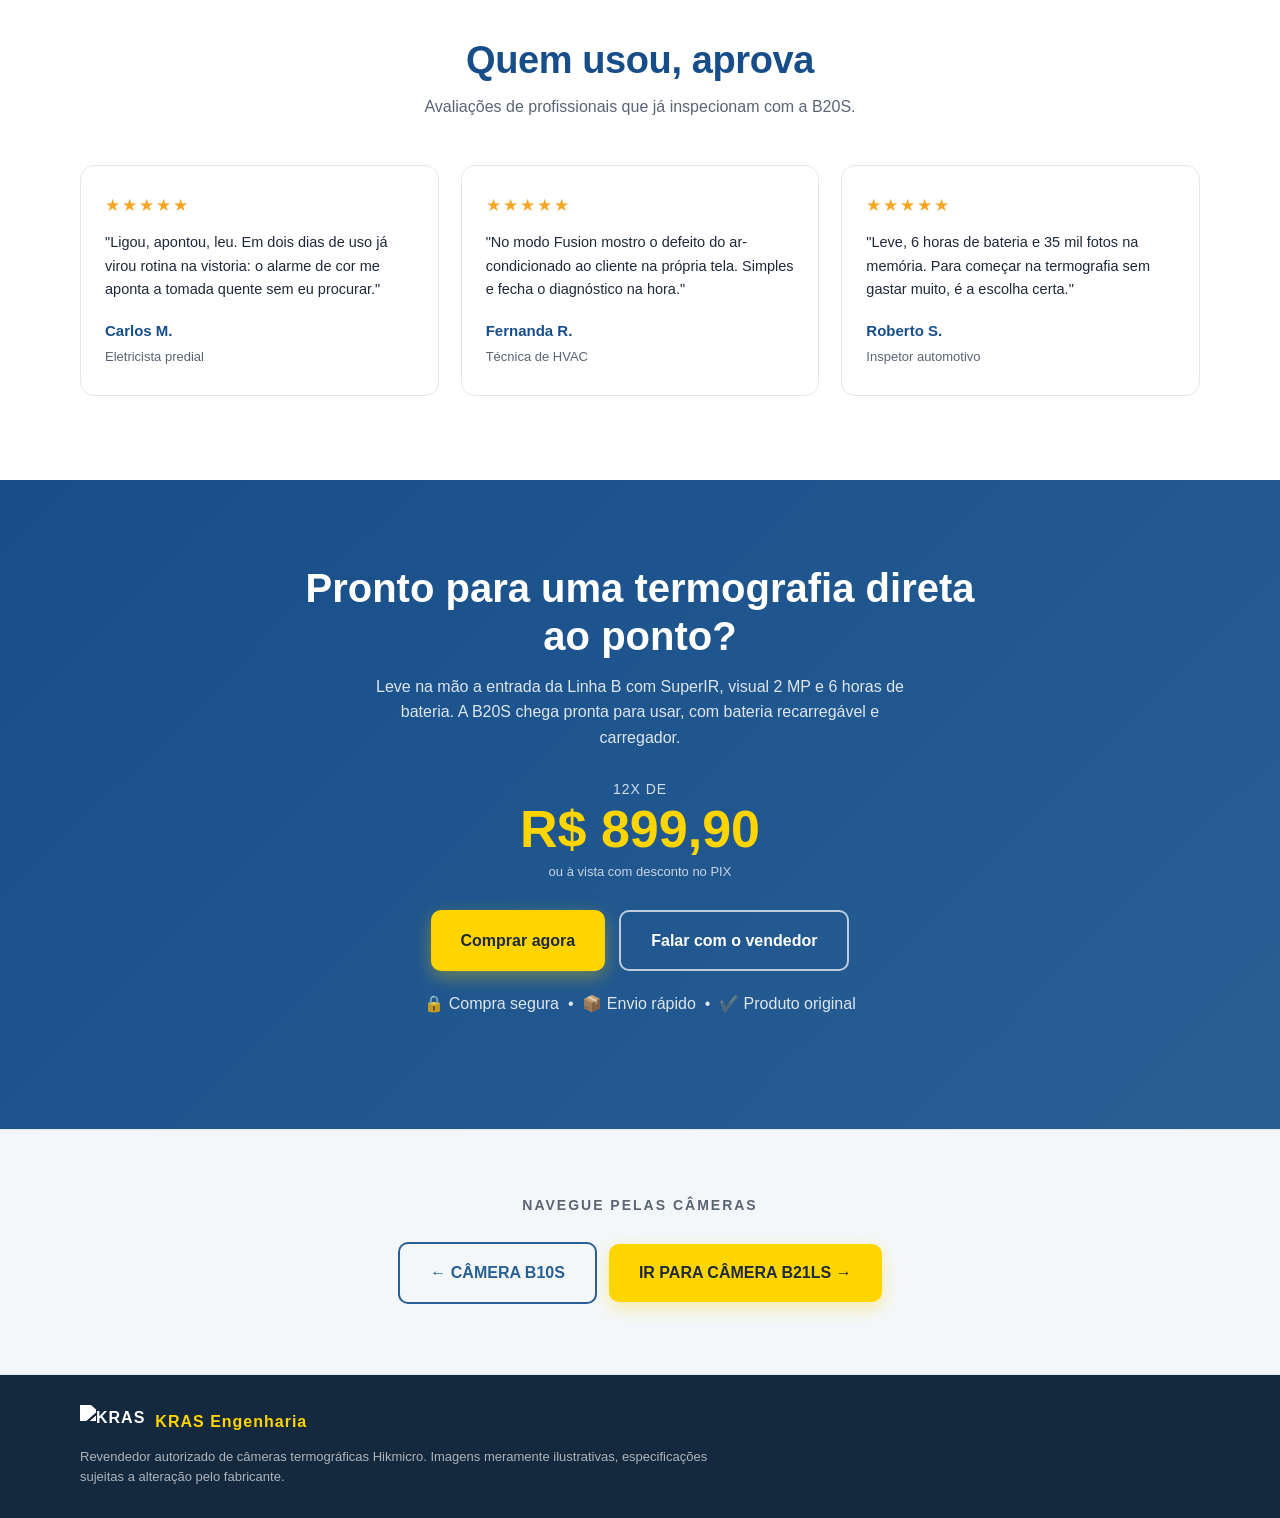
==== commit cf16a41d: "Update index.html" ====
--- a/B20S/index.html
+++ b/B20S/index.html
@@ -287,4 +287,4 @@
 
   <script src="../navegacao/navegacao.js"></script>
 </body>
-</html>+</html>
--- a/B20S/style.css
+++ b/B20S/style.css
@@ -0,0 +1,348 @@
+/* ===== Cores oficiais KRAS ===== */
+:root {
+  --azul: #295F93;
+  --azul-escuro: #174E8A;
+  --azul-claro: #eaf1f8;
+  --vermelho: #C22330;
+  --amarelo: #FFD500;
+  --fundo: #ffffff;
+  --fundo-alt: #f4f7fa;
+  --texto: #1f2937;
+  --texto-suave: #5b6472;
+  --borda: #e3e8ee;
+  --radius: 14px;
+}
+
+* { margin: 0; padding: 0; box-sizing: border-box; }
+
+html { scroll-behavior: smooth; }
+
+body {
+  font-family: -apple-system, BlinkMacSystemFont, "Segoe UI", Roboto, "Helvetica Neue", Arial, sans-serif;
+  background: var(--fundo);
+  color: var(--texto);
+  line-height: 1.6;
+}
+
+a { color: inherit; text-decoration: none; }
+img { max-width: 100%; display: block; }
+h1, h2, h3 { line-height: 1.2; color: var(--azul-escuro); }
+
+.container { width: min(1120px, 92%); margin: 0 auto; }
+.container-narrow { width: min(860px, 92%); }
+
+/* ===== Topbar ===== */
+.topbar {
+  background: var(--azul-escuro);
+  text-align: center;
+  padding: 8px 16px;
+  font-size: 13px;
+  color: #ffffff;
+}
+.topbar p { opacity: .95; }
+
+/* ===== Navegação ===== */
+.nav {
+  position: sticky;
+  top: 0;
+  z-index: 50;
+  background: rgba(255, 255, 255, .96);
+  backdrop-filter: blur(12px);
+  border-bottom: 1px solid var(--borda);
+}
+.nav-inner {
+  width: min(1120px, 92%);
+  margin: 0 auto;
+  display: flex;
+  align-items: center;
+  justify-content: space-between;
+  gap: 16px;
+  padding: 12px 0;
+}
+.logo { display: flex; align-items: center; gap: 12px; }
+.logo-img { height: 44px; width: auto; }
+.logo-img-sm { height: 34px; }
+.logo-text { display: flex; flex-direction: column; line-height: 1.15; font-weight: 800; color: var(--azul-escuro); font-size: 18px; letter-spacing: .5px; }
+.logo-sub { font-size: 11.5px; font-weight: 600; color: var(--texto-suave); letter-spacing: .2px; }
+.nav-links { display: flex; gap: 26px; font-size: 14px; color: var(--texto-suave); }
+.nav-links a { transition: color .2s; font-weight: 600; }
+.nav-links a:hover { color: var(--vermelho); }
+
+/* ===== Botões ===== */
+.btn {
+  display: inline-flex; align-items: center; justify-content: center;
+  gap: 8px;
+  font-family: inherit;
+  font-weight: 700;
+  border-radius: 10px;
+  padding: 12px 22px;
+  font-size: 15px;
+  transition: transform .2s, box-shadow .2s, background .2s;
+  cursor: pointer;
+  border: none;
+}
+.btn-primary {
+  background: var(--amarelo);
+  color: #1f2937;
+  box-shadow: 0 6px 18px rgba(255, 213, 0, .35);
+}
+.btn-primary:hover { transform: translateY(-2px); box-shadow: 0 10px 24px rgba(255, 213, 0, .45); }
+.btn-outline {
+  background: transparent;
+  border: 2px solid var(--azul);
+  color: var(--azul);
+}
+.btn-outline:hover { background: var(--azul); color: #ffffff; }
+.btn-lg { padding: 16px 30px; font-size: 16px; }
+.btn-nav { padding: 10px 18px; font-size: 14px; }
+
+/* ===== Navegação entre câmeras (final de cada página) ===== */
+.page-changer {
+  padding: 64px 0;
+  text-align: center;
+  background: var(--fundo-alt);
+  border-block: 1px solid var(--borda);
+}
+.page-changer p {
+  font-size: 14px;
+  font-weight: 700;
+  text-transform: uppercase;
+  letter-spacing: 2px;
+  color: var(--texto-suave);
+  margin-bottom: 20px;
+}
+.page-changer .btn { margin: 6px; }
+
+/* ===== Hero ===== */
+.hero {
+  padding: 72px 0 64px;
+  background:
+    radial-gradient(800px 380px at 85% -10%, rgba(41, 95, 147, .12), transparent 60%),
+    radial-gradient(700px 380px at 0% 100%, rgba(194, 35, 48, .06), transparent 60%),
+    var(--fundo);
+}
+.hero-inner {
+  width: min(1120px, 92%); margin: 0 auto;
+  display: grid;
+  grid-template-columns: 1.1fr .9fr;
+  align-items: center;
+  gap: 48px;
+}
+.badge-soft {
+  display: inline-block;
+  background: var(--azul-claro);
+  border: 1px solid #c9dcef;
+  color: var(--azul);
+  padding: 6px 14px;
+  border-radius: 999px;
+  font-size: 13px;
+  font-weight: 700;
+  margin-bottom: 20px;
+  letter-spacing: .3px;
+}
+.hero h1 {
+  font-size: clamp(34px, 5vw, 56px);
+  font-weight: 800;
+  letter-spacing: -.5px;
+  margin-bottom: 6px;
+  color: var(--azul-escuro);
+}
+.hero h1:last-of-type { margin-bottom: 18px; }
+.hero-sub { color: var(--texto-suave); font-size: 17px; max-width: 520px; margin-bottom: 30px; }
+.hero-sub strong { color: var(--texto); }
+.hero-cta { display: flex; flex-wrap: wrap; gap: 14px; margin-bottom: 40px; }
+.hero-stats { display: flex; flex-wrap: wrap; gap: 34px; }
+.stat strong { display: block; font-size: 22px; color: var(--azul); }
+.stat span { font-size: 13px; color: var(--texto-suave); }
+
+.hero-visual { position: relative; display: flex; flex-direction: column; align-items: center; }
+.hero-img {
+  width: min(340px, 100%);
+  filter: drop-shadow(0 20px 40px rgba(41, 95, 147, .22));
+  border-radius: 18px;
+}
+.hero-tags { display: flex; flex-wrap: wrap; justify-content: center; gap: 10px; margin-top: 26px; }
+.tag {
+  background: var(--fundo-alt);
+  border: 1px solid var(--borda);
+  border-radius: 999px;
+  padding: 6px 14px;
+  font-size: 13px;
+  color: var(--texto);
+  font-weight: 600;
+}
+
+/* ===== Faixa de benefícios ===== */
+.strip { background: linear-gradient(90deg, var(--azul-escuro), var(--azul)); color: #ffffff; }
+.strip-inner {
+  width: min(1120px, 92%); margin: 0 auto;
+  display: grid; grid-template-columns: repeat(4, 1fr);
+  gap: 22px; padding: 26px 0;
+}
+.strip-item { display: flex; align-items: center; gap: 12px; }
+.strip-item svg { width: 30px; height: 30px; color: var(--amarelo); flex-shrink: 0; }
+.strip-item strong { display: block; font-size: 15px; color: #ffffff; }
+.strip-item span { font-size: 13px; color: rgba(255, 255, 255, .82); }
+
+/* ===== Seções ===== */
+.section { padding: 84px 0; }
+.section-alt { background: var(--fundo-alt); border-block: 1px solid var(--borda); }
+.section-title {
+  font-size: clamp(26px, 3.4vw, 38px);
+  font-weight: 800;
+  text-align: center;
+  margin-bottom: 10px;
+  letter-spacing: -.4px;
+  color: var(--azul-escuro);
+}
+.section-sub { text-align: center; color: var(--texto-suave); margin-bottom: 46px; font-size: 16px; }
+
+/* ===== Cards de benefícios ===== */
+.grid { display: grid; gap: 22px; }
+.grid-3 { grid-template-columns: repeat(3, 1fr); }
+.card {
+  background: var(--fundo);
+  border: 1px solid var(--borda);
+  border-radius: var(--radius);
+  padding: 28px 24px;
+  transition: transform .25s, border-color .25s, box-shadow .25s;
+}
+.card:hover { transform: translateY(-6px); border-color: var(--azul); box-shadow: 0 14px 30px rgba(41, 95, 147, .12); }
+.card-icon {
+  width: 48px; height: 48px;
+  background: var(--azul-claro);
+  border-radius: 12px;
+  display: grid; place-items: center;
+  margin-bottom: 18px;
+}
+.card-icon svg { width: 26px; height: 26px; color: var(--azul); }
+.card h3 { font-size: 18px; margin-bottom: 10px; color: var(--azul-escuro); }
+.card p { color: var(--texto-suave); font-size: 14.5px; }
+
+/* ===== Como funciona ===== */
+.steps {
+  display: grid; grid-template-columns: repeat(3, 1fr);
+  gap: 22px;
+}
+.step { text-align: center; padding: 30px 22px; }
+.step-num {
+  width: 54px; height: 54px;
+  margin: 0 auto 18px;
+  display: grid; place-items: center;
+  border-radius: 50%;
+  background: var(--azul);
+  color: #ffffff;
+  font-size: 22px; font-weight: 800;
+  box-shadow: 0 0 0 8px rgba(41, 95, 147, .12);
+}
+.step h3 { font-size: 19px; margin-bottom: 10px; color: var(--azul-escuro); }
+.step p { color: var(--texto-suave); font-size: 14.5px; }
+
+/* ===== Aplicações ===== */
+.grid-apps { grid-template-columns: repeat(3, 1fr); }
+.app-card {
+  background: var(--fundo);
+  border: 1px solid var(--borda);
+  border-top: 4px solid var(--vermelho);
+  border-radius: var(--radius);
+  padding: 26px 24px;
+  transition: transform .25s, box-shadow .25s;
+}
+.app-card:hover { transform: translateY(-6px); box-shadow: 0 14px 30px rgba(194, 35, 48, .1); }
+.app-tag {
+  display: inline-block;
+  background: rgba(194, 35, 48, .08);
+  color: var(--vermelho);
+  border-radius: 999px;
+  padding: 4px 12px;
+  font-size: 12px;
+  font-weight: 700;
+  letter-spacing: .4px;
+  text-transform: uppercase;
+  margin-bottom: 14px;
+}
+.app-card h3 { font-size: 17px; margin-bottom: 8px; color: var(--azul-escuro); }
+.app-card p { color: var(--texto-suave); font-size: 14px; }
+
+/* ===== Especificações ===== */
+.spec-table {
+  border: 1px solid var(--borda);
+  border-radius: var(--radius);
+  overflow: hidden;
+  background: var(--fundo);
+}
+.spec-row {
+  display: grid; grid-template-columns: 250px 1fr;
+  gap: 18px; padding: 15px 22px;
+  border-bottom: 1px solid var(--borda);
+  font-size: 14.5px;
+}
+.spec-row:last-child { border-bottom: none; }
+.spec-row:nth-child(even) { background: var(--fundo-alt); }
+.spec-row span { color: var(--texto-suave); }
+.spec-row strong { font-weight: 600; color: var(--texto); }
+
+/* ===== Depoimentos ===== */
+.review {
+  background: var(--fundo);
+  border: 1px solid var(--borda);
+  border-radius: var(--radius);
+  padding: 26px 24px;
+  display: flex; flex-direction: column;
+}
+.stars { color: #f5a623; font-size: 17px; letter-spacing: 2px; margin-bottom: 12px; }
+.review p { color: var(--texto); font-size: 14.5px; flex: 1; }
+.review footer { margin-top: 18px; }
+.review footer strong { display: block; font-size: 15px; color: var(--azul-escuro); }
+.review footer span { color: var(--texto-suave); font-size: 13px; }
+
+/* ===== CTA final ===== */
+.cta {
+  padding: 84px 0;
+  background: linear-gradient(135deg, var(--azul-escuro), var(--azul));
+  text-align: center;
+}
+.cta-inner { width: min(720px, 92%); margin: 0 auto; }
+.cta h2 { font-size: clamp(28px, 4vw, 40px); font-weight: 800; margin-bottom: 14px; color: #ffffff; }
+.cta p { color: rgba(255, 255, 255, .85); font-size: 16px; max-width: 560px; margin: 0 auto 28px; }
+.price-box { margin-bottom: 26px; }
+.price-label { font-size: 14px; color: rgba(255, 255, 255, .8); text-transform: uppercase; letter-spacing: 1px; display: block; }
+.price-value {
+  font-size: 52px; font-weight: 800;
+  color: var(--amarelo);
+  line-height: 1.1;
+  display: block;
+}
+.price-note { font-size: 13px; color: rgba(255, 255, 255, .75); }
+.cta-actions { display: flex; justify-content: center; flex-wrap: wrap; gap: 14px; margin-bottom: 20px; }
+.cta-actions .btn-outline { border-color: rgba(255, 255, 255, .7); color: #ffffff; }
+.cta-actions .btn-outline:hover { background: #ffffff; color: var(--azul-escuro); }
+.cta-selos { font-size: 13.5px; color: rgba(255, 255, 255, .8); }
+
+/* ===== Footer ===== */
+.footer { background: #14283e; padding: 30px 0; }
+.footer-inner { width: min(1120px, 92%); margin: 0 auto; display: flex; flex-direction: column; gap: 8px; }
+.footer-brand { display: flex; align-items: center; gap: 10px; font-weight: 800; letter-spacing: 1px; color: #ffffff; }
+.footer-brand span { color: var(--amarelo); }
+.footer-brand .logo-img { filter: brightness(0) invert(1); }
+.footer p { color: rgba(255, 255, 255, .65); font-size: 13px; max-width: 640px; }
+
+/* ===== Responsivo ===== */
+@media (max-width: 900px) {
+  .hero-inner { grid-template-columns: 1fr; text-align: center; }
+  .hero-sub { margin-inline: auto; }
+  .hero-cta, .hero-stats { justify-content: center; }
+  .hero-visual { order: -1; }
+  .strip-inner { grid-template-columns: repeat(2, 1fr); }
+  .grid-3, .grid-apps, .steps { grid-template-columns: 1fr; }
+  .nav-links { display: none; }
+  .section { padding: 60px 0; }
+  .spec-row { grid-template-columns: 1fr; gap: 4px; }
+}
+
+@media (max-width: 640px) {
+  .strip-inner { grid-template-columns: 1fr; }
+  .btn-nav { display: none; }
+  .hero { padding: 48px 0 44px; }
+  .price-value { font-size: 42px; }
+}
